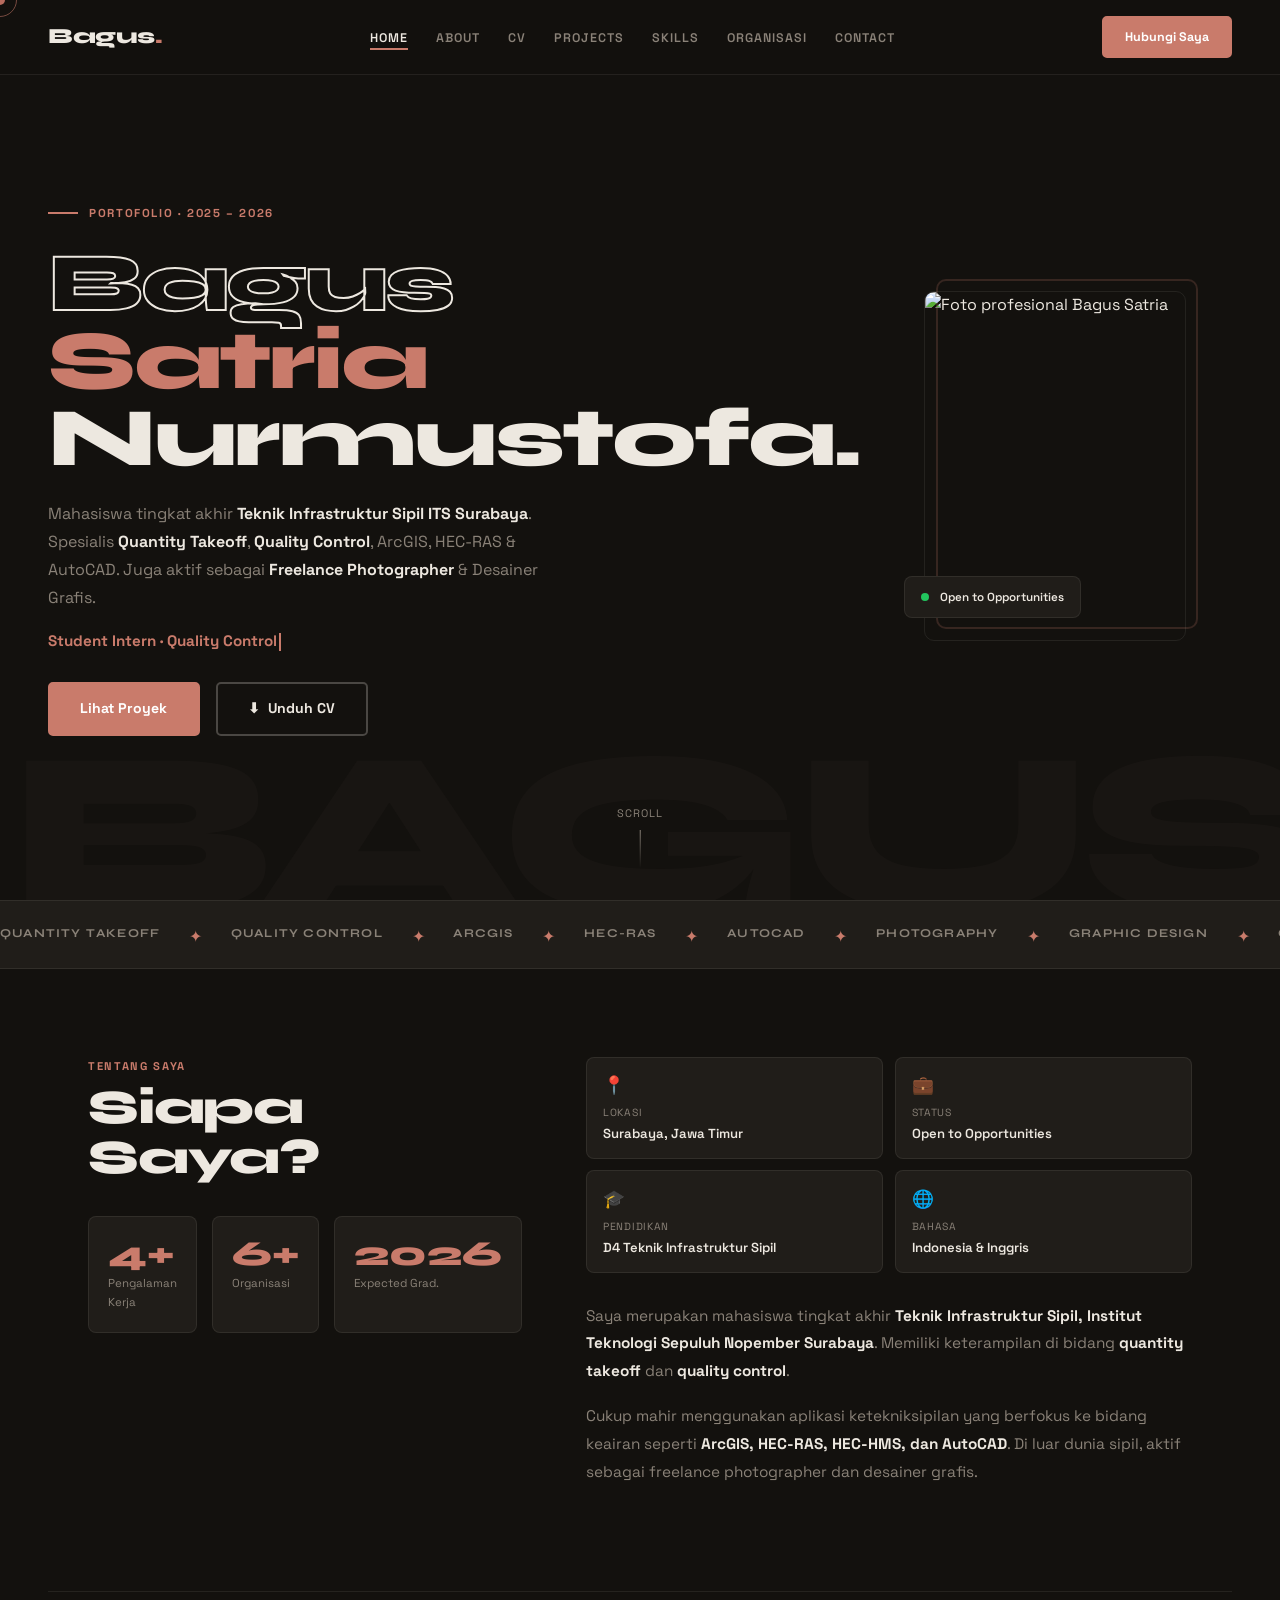
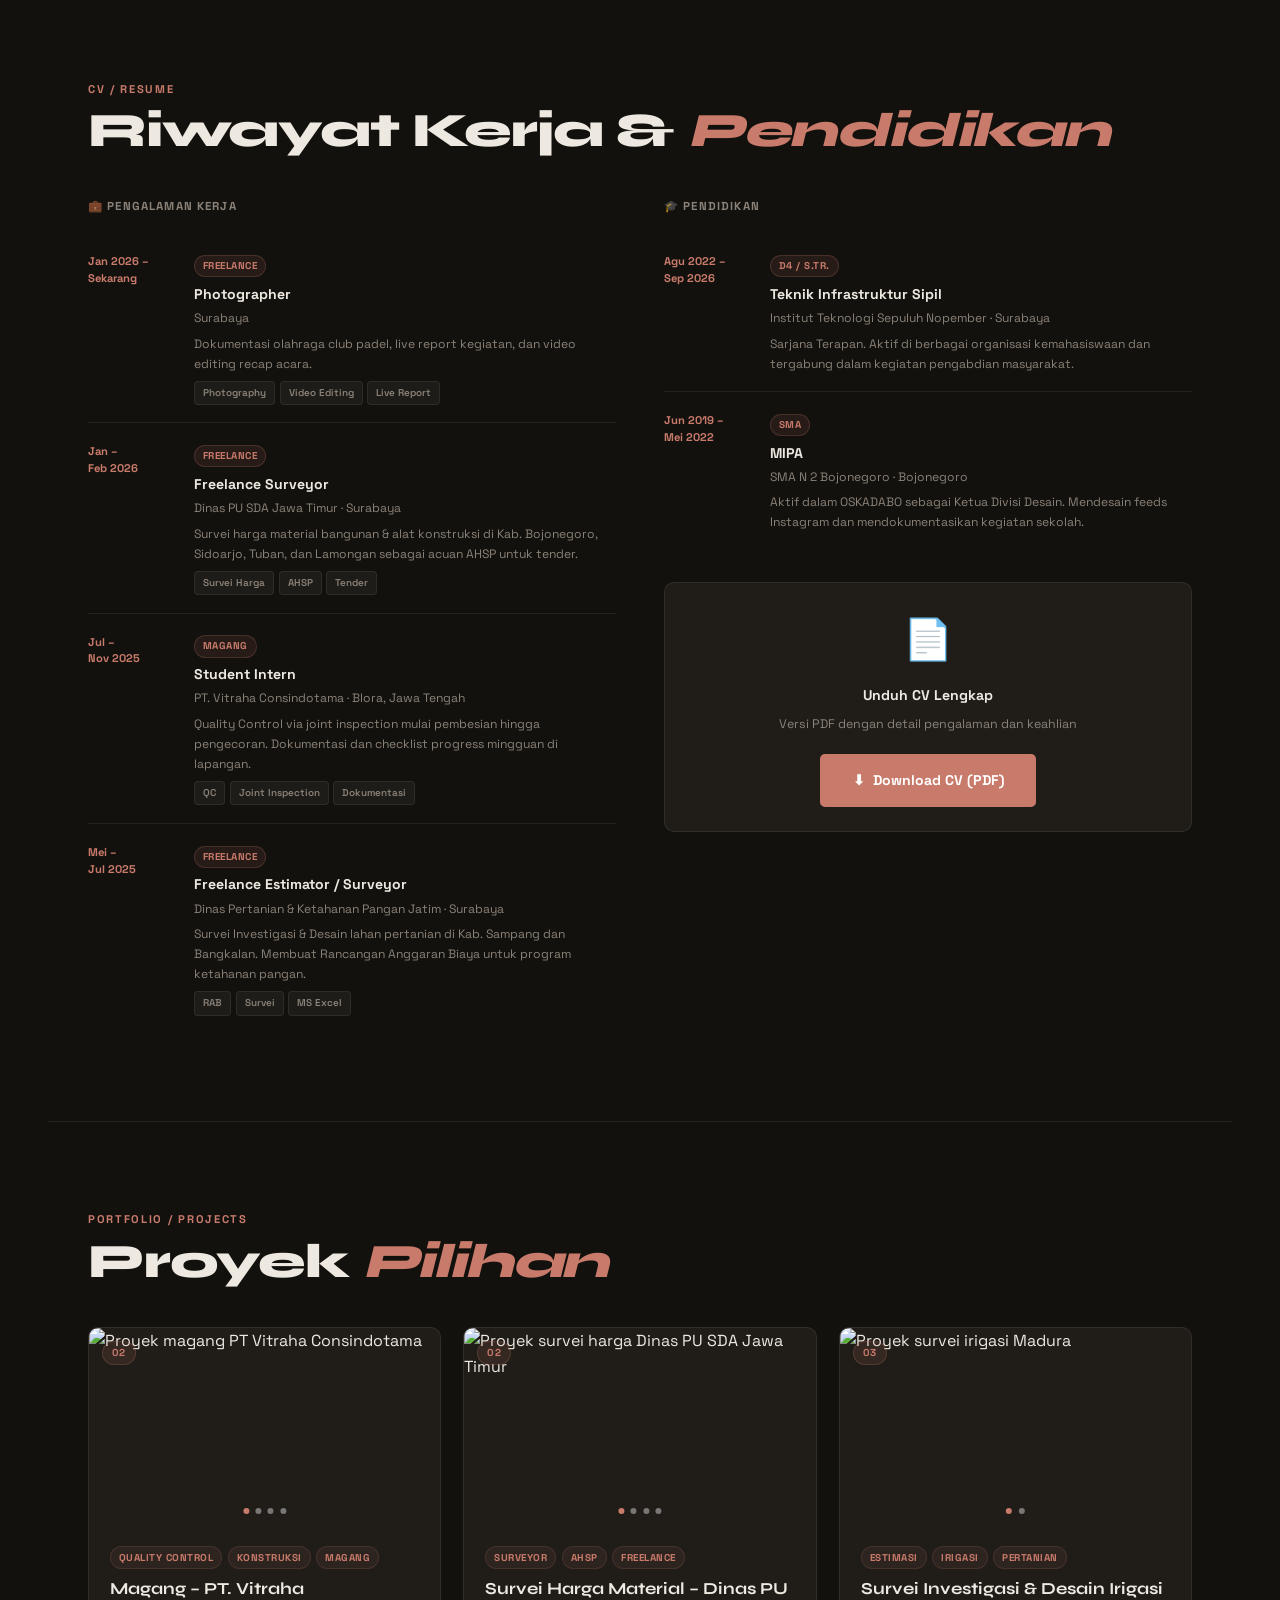
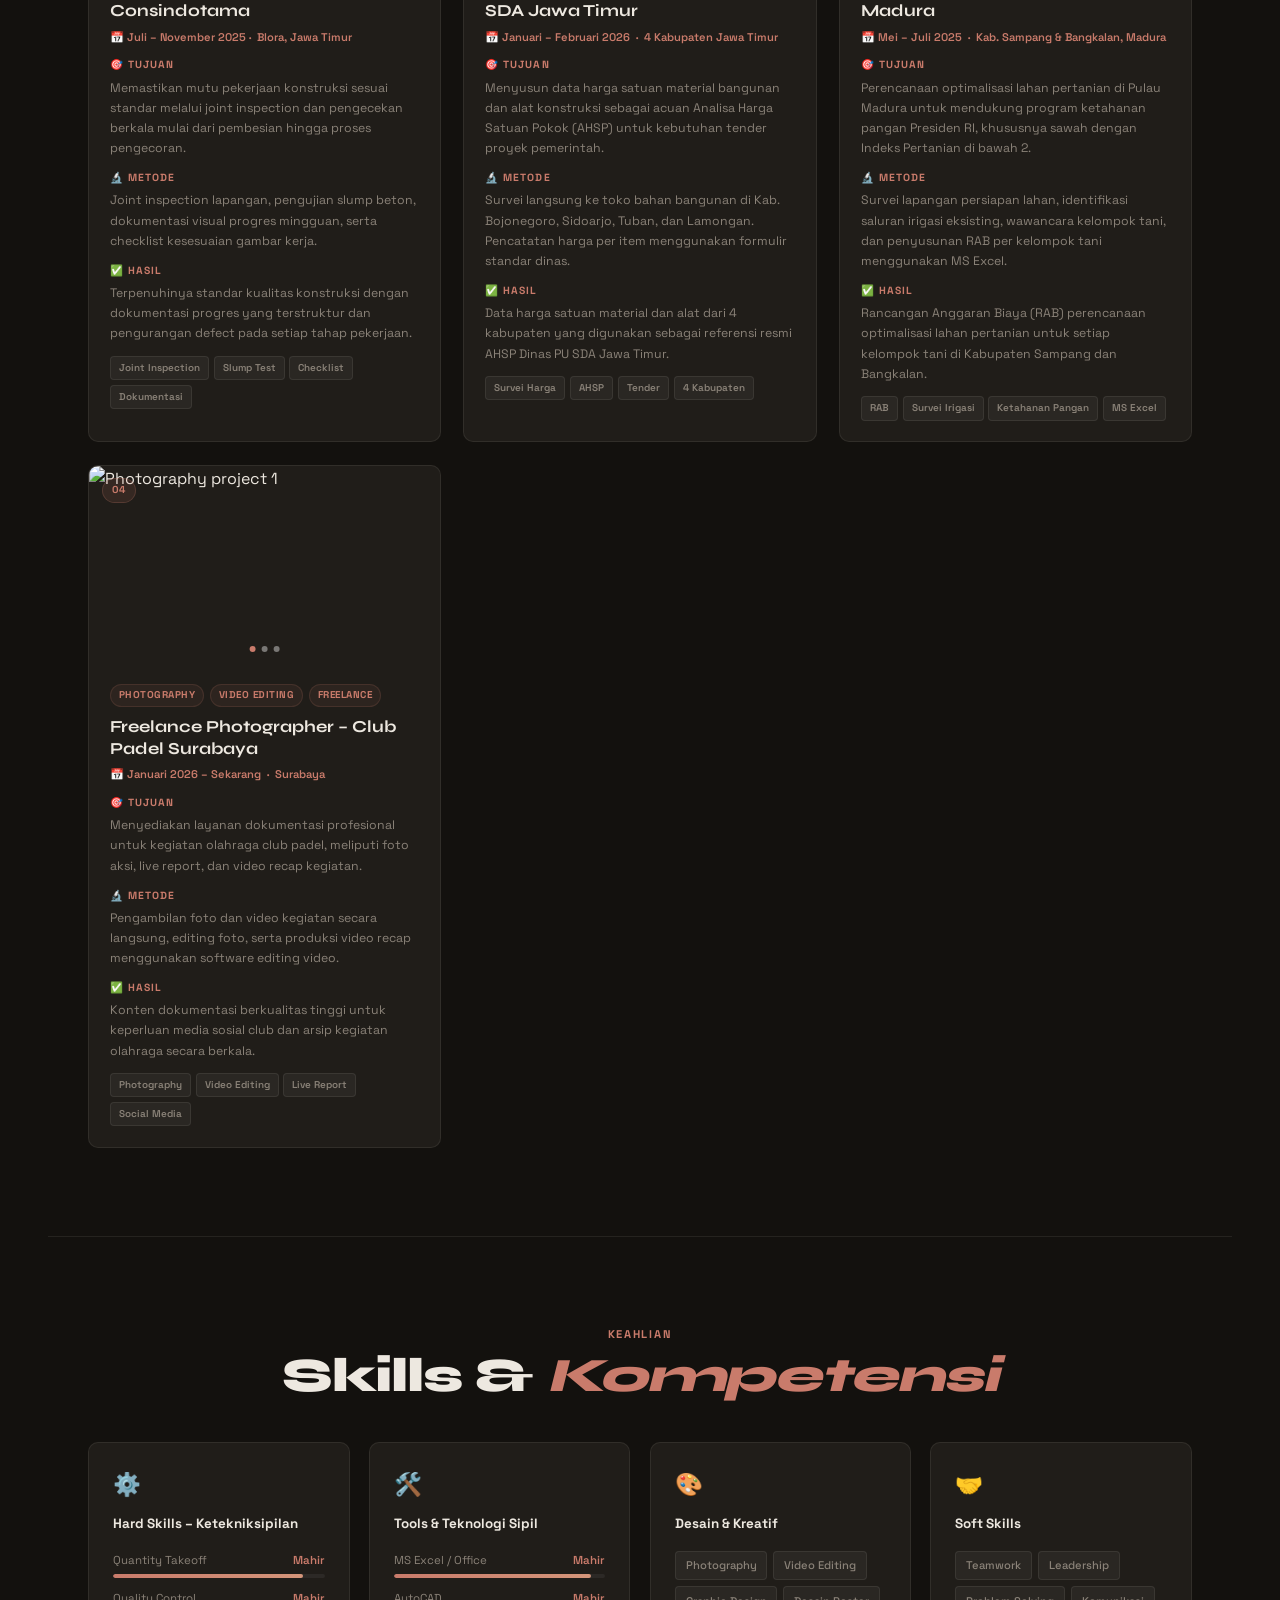
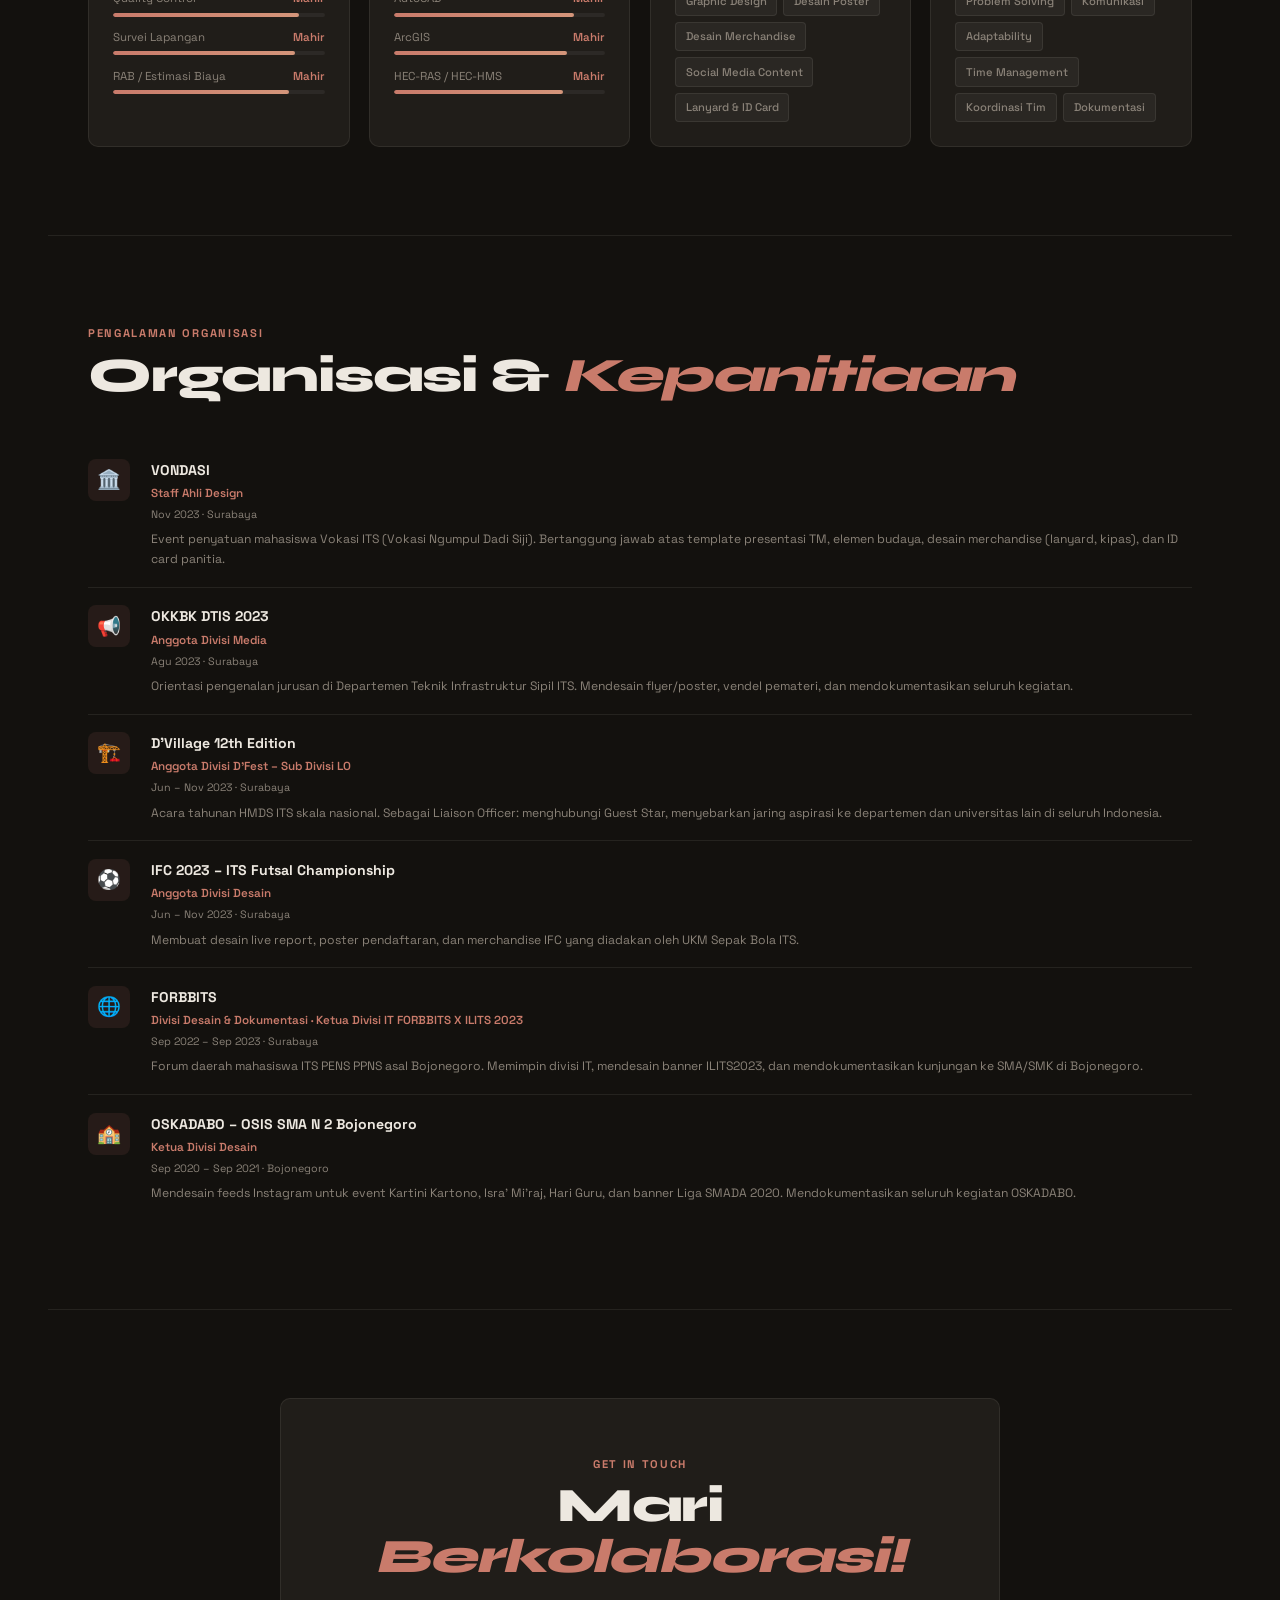
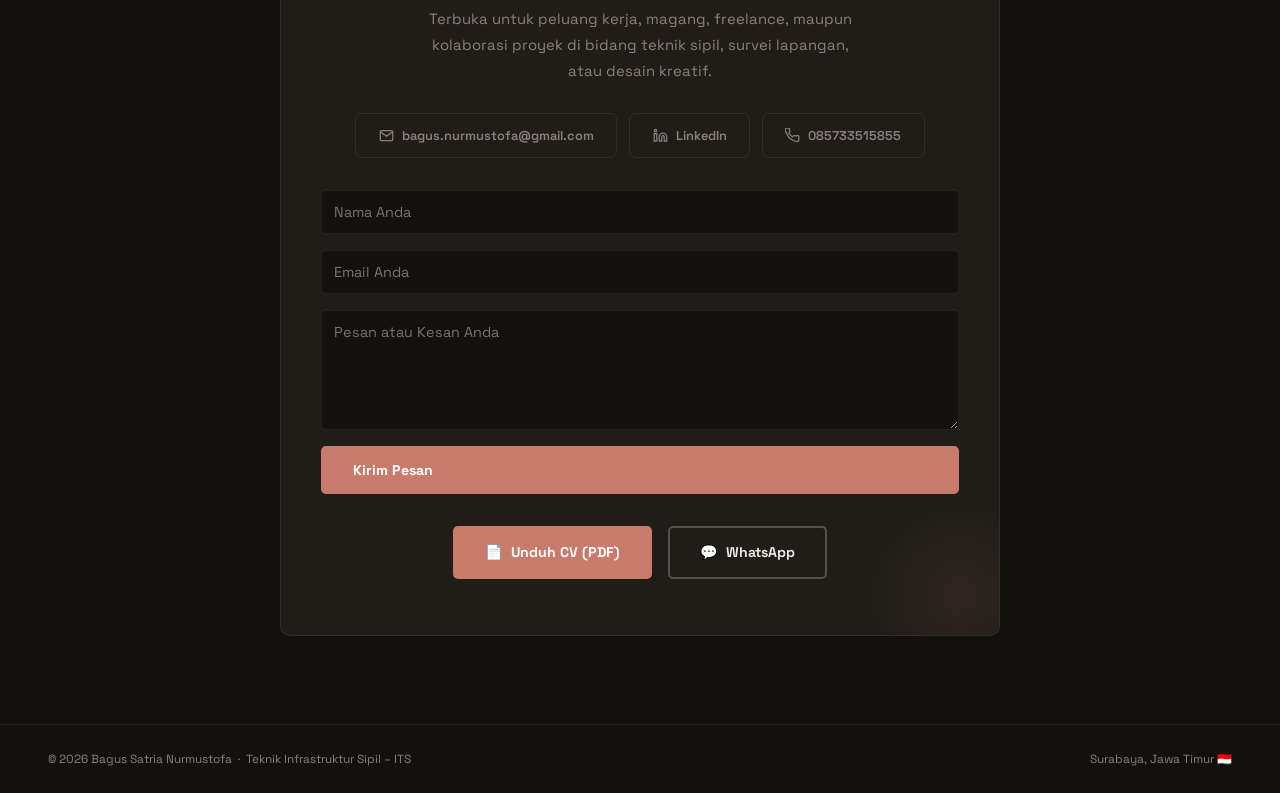
==== index.html @ 9a3c1469 "Add files via upload" ====
<!DOCTYPE html>
<html lang="id">
<head>
<meta charset="UTF-8">
<meta name="viewport" content="width=device-width, initial-scale=1.0">
<meta name="description" content="Portofolio Bagus Satria Nurmustofa — Teknik Infrastruktur Sipil ITS Surabaya">
<title>Bagus Satria Nurmustofa — Portfolio</title>
<link rel="stylesheet" href="style.css">
</head>
<body>

<!-- CURSOR -->
<div id="cursor"></div>
<div id="cursor-ring"></div>

<!-- ═══════════════ NAV ═══════════════ -->
<nav>
  <a href="#home" class="nav-logo">Bagus<span>.</span></a>
  <ul class="nav-links">
    <li><a href="#home">Home</a></li>
    <li><a href="#about">About</a></li>
    <li><a href="#cv">CV</a></li>
    <li><a href="#projects">Projects</a></li>
    <li><a href="#skills">Skills</a></li>
    <li><a href="#org">Organisasi</a></li>
    <li><a href="#contact">Contact</a></li>
  </ul>
  <a href="#contact" class="nav-cta">Hubungi Saya</a>
  <button class="hamburger" id="hamburger" aria-label="Menu" aria-expanded="false">
    <span></span><span></span><span></span>
  </button>
</nav>

<!-- Mobile drawer -->
<nav class="nav-drawer" id="nav-drawer">
  <a href="#home">Home</a>
  <a href="#about">About</a>
  <a href="#cv">CV</a>
  <a href="#projects">Projects</a>
  <a href="#skills">Skills</a>
  <a href="#org">Organisasi</a>
  <a href="#contact">Contact</a>
</nav>

<!-- ═══════════════ HERO ═══════════════ -->
<section id="home">
  <div class="hero-watermark" aria-hidden="true">BAGUS</div>
  <div class="hero-inner">

    <!-- Left text -->
    <div>
      <div class="hero-tag"><span>Portofolio &middot; 2025 – 2026</span></div>
      <h1 class="hero-name">
        <span class="out">Bagus</span><br>
        <span class="acc">Satria</span><br>
        Nurmustofa.
      </h1>
      <p class="hero-sub">
        Mahasiswa tingkat akhir <strong>Teknik Infrastruktur Sipil ITS Surabaya</strong>.
        Spesialis <strong>Quantity Takeoff</strong>, <strong>Quality Control</strong>,
        ArcGIS, HEC-RAS &amp; AutoCAD. Juga aktif sebagai
        <strong>Freelance Photographer</strong> &amp; Desainer Grafis.
      </p>
      <div class="hero-typed-wrap">
        <span id="typed"></span><span id="typed-cursor"></span>
      </div>
      <div class="hero-btns">
        <a href="#projects" class="btn btn-fill">Lihat Proyek</a>
        <a href="#cv" class="btn btn-outline">&#11015;&nbsp; Unduh CV</a>
      </div>
    </div>

    <!-- Right photo -->
    <div class="hero-photo-col">
      <div class="hero-photo-frame">
        <img src="foto profesional.jpeg" alt="Foto profesional Bagus Satria">
        <div class="hero-photo-deco" aria-hidden="true"></div>
        <div class="hero-badge">
          <div class="dot-live"></div>
          <span>Open to Opportunities</span>
        </div>
      </div>
    </div>
  </div>
  <div class="scroll-hint" aria-hidden="true">Scroll</div>
</section>

<!-- MARQUEE -->
<div class="marquee-strip" aria-hidden="true">
  <div class="marquee-track">
    <span class="m-item">Quantity Takeoff</span><span class="m-sep">✦</span>
    <span class="m-item">Quality Control</span><span class="m-sep">✦</span>
    <span class="m-item">ArcGIS</span><span class="m-sep">✦</span>
    <span class="m-item">HEC-RAS</span><span class="m-sep">✦</span>
    <span class="m-item">AutoCAD</span><span class="m-sep">✦</span>
    <span class="m-item">Photography</span><span class="m-sep">✦</span>
    <span class="m-item">Graphic Design</span><span class="m-sep">✦</span>
    <span class="m-item">Civil Engineering</span><span class="m-sep">✦</span>
    <span class="m-item">Quantity Takeoff</span><span class="m-sep">✦</span>
    <span class="m-item">Quality Control</span><span class="m-sep">✦</span>
    <span class="m-item">ArcGIS</span><span class="m-sep">✦</span>
    <span class="m-item">HEC-RAS</span><span class="m-sep">✦</span>
    <span class="m-item">AutoCAD</span><span class="m-sep">✦</span>
    <span class="m-item">Photography</span><span class="m-sep">✦</span>
    <span class="m-item">Graphic Design</span><span class="m-sep">✦</span>
    <span class="m-item">Civil Engineering</span><span class="m-sep">✦</span>
  </div>
</div>

<!-- ═══════════════ ABOUT ═══════════════ -->
<section id="about" class="section">
  <div class="about-grid">

    <!-- Stats -->
    <div class="reveal">
      <p class="s-label">Tentang Saya</p>
      <h2 class="s-title">Siapa<br>Saya?</h2>
      <div class="stat-row">
        <div class="stat-box"><div class="stat-n">4+</div><div class="stat-l">Pengalaman Kerja</div></div>
        <div class="stat-box"><div class="stat-n">6+</div><div class="stat-l">Organisasi</div></div>
        <div class="stat-box"><div class="stat-n">2026</div><div class="stat-l">Expected Grad.</div></div>
      </div>
    </div>

    <!-- Info -->
    <div class="reveal" style="transition-delay:.15s">
      <div class="info-cards">
        <div class="info-card"><div class="ic-icon">📍</div><div class="ic-label">Lokasi</div><div class="ic-val">Surabaya, Jawa Timur</div></div>
        <div class="info-card"><div class="ic-icon">💼</div><div class="ic-label">Status</div><div class="ic-val">Open to Opportunities</div></div>
        <div class="info-card"><div class="ic-icon">🎓</div><div class="ic-label">Pendidikan</div><div class="ic-val">D4 Teknik Infrastruktur Sipil</div></div>
        <div class="info-card"><div class="ic-icon">🌐</div><div class="ic-label">Bahasa</div><div class="ic-val">Indonesia &amp; Inggris</div></div>
      </div>
      <p class="about-text">Saya merupakan mahasiswa tingkat akhir <strong>Teknik Infrastruktur Sipil, Institut Teknologi Sepuluh Nopember Surabaya</strong>. Memiliki keterampilan di bidang <strong>quantity takeoff</strong> dan <strong>quality control</strong>.</p>
      <p class="about-text">Cukup mahir menggunakan aplikasi ketekniksipilan yang berfokus ke bidang keairan seperti <strong>ArcGIS, HEC-RAS, HEC-HMS, dan AutoCAD</strong>. Di luar dunia sipil, aktif sebagai freelance photographer dan desainer grafis.</p>
    </div>

  </div>
</section>

<hr class="divider">

<!-- ═══════════════ CV / EXPERIENCE ═══════════════ -->
<section id="cv" class="section">
  <div class="reveal" style="margin-bottom:2.5rem">
    <p class="s-label">CV / Resume</p>
    <h2 class="s-title">Riwayat Kerja &amp; <em>Pendidikan</em></h2>
  </div>

  <div class="exp-cols">

    <!-- Pengalaman Kerja -->
    <div class="reveal">
      <p class="exp-subtitle">💼 Pengalaman Kerja</p>
      <div class="tl">

        <div class="tl-row">
          <div class="tl-date">Jan 2026 –<br>Sekarang</div>
          <div>
            <span class="tl-badge">Freelance</span>
            <div class="tl-t">Photographer</div>
            <div class="tl-st">Surabaya</div>
            <div class="tl-d">Dokumentasi olahraga club padel, live report kegiatan, dan video editing recap acara.</div>
            <div class="chips"><span class="chip">Photography</span><span class="chip">Video Editing</span><span class="chip">Live Report</span></div>
          </div>
        </div>

        <div class="tl-row">
          <div class="tl-date">Jan –<br>Feb 2026</div>
          <div>
            <span class="tl-badge">Freelance</span>
            <div class="tl-t">Freelance Surveyor</div>
            <div class="tl-st">Dinas PU SDA Jawa Timur · Surabaya</div>
            <div class="tl-d">Survei harga material bangunan &amp; alat konstruksi di Kab. Bojonegoro, Sidoarjo, Tuban, dan Lamongan sebagai acuan AHSP untuk tender.</div>
            <div class="chips"><span class="chip">Survei Harga</span><span class="chip">AHSP</span><span class="chip">Tender</span></div>
          </div>
        </div>

        <div class="tl-row">
          <div class="tl-date">Jul –<br>Nov 2025</div>
          <div>
            <span class="tl-badge">Magang</span>
            <div class="tl-t">Student Intern</div>
            <div class="tl-st">PT. Vitraha Consindotama · Blora, Jawa Tengah</div>
            <div class="tl-d">Quality Control via joint inspection mulai pembesian hingga pengecoran. Dokumentasi dan checklist progress mingguan di lapangan.</div>
            <div class="chips"><span class="chip">QC</span><span class="chip">Joint Inspection</span><span class="chip">Dokumentasi</span></div>
          </div>
        </div>

        <div class="tl-row">
          <div class="tl-date">Mei –<br>Jul 2025</div>
          <div>
            <span class="tl-badge">Freelance</span>
            <div class="tl-t">Freelance Estimator / Surveyor</div>
            <div class="tl-st">Dinas Pertanian &amp; Ketahanan Pangan Jatim · Surabaya</div>
            <div class="tl-d">Survei Investigasi &amp; Desain lahan pertanian di Kab. Sampang dan Bangkalan. Membuat Rancangan Anggaran Biaya untuk program ketahanan pangan.</div>
            <div class="chips"><span class="chip">RAB</span><span class="chip">Survei</span><span class="chip">MS Excel</span></div>
          </div>
        </div>

      </div>
    </div>

    <!-- Pendidikan -->
    <div class="reveal" style="transition-delay:.15s">
      <p class="exp-subtitle">🎓 Pendidikan</p>
      <div class="tl">

        <div class="tl-row">
          <div class="tl-date">Agu 2022 –<br>Sep 2026</div>
          <div>
            <span class="tl-badge">D4 / S.Tr.</span>
            <div class="tl-t">Teknik Infrastruktur Sipil</div>
            <div class="tl-st">Institut Teknologi Sepuluh Nopember · Surabaya</div>
            <div class="tl-d">Sarjana Terapan. Aktif di berbagai organisasi kemahasiswaan dan tergabung dalam kegiatan pengabdian masyarakat.</div>
          </div>
        </div>

        <div class="tl-row">
          <div class="tl-date">Jun 2019 –<br>Mei 2022</div>
          <div>
            <span class="tl-badge">SMA</span>
            <div class="tl-t">MIPA</div>
            <div class="tl-st">SMA N 2 Bojonegoro · Bojonegoro</div>
            <div class="tl-d">Aktif dalam OSKADABO sebagai Ketua Divisi Desain. Mendesain feeds Instagram dan mendokumentasikan kegiatan sekolah.</div>
          </div>
        </div>

      </div>

      <!-- Download CV -->
      <div style="margin-top:2rem; padding:1.5rem; background:var(--card); border:1px solid var(--border); border-radius:var(--radius); text-align:center;">
        <div style="font-size:2.5rem; margin-bottom:.7rem;">📄</div>
        <div style="font-size:.88rem; font-weight:700; margin-bottom:.4rem;">Unduh CV Lengkap</div>
        <div style="font-size:.78rem; color:var(--gray); margin-bottom:1.2rem;">Versi PDF dengan detail pengalaman dan keahlian</div>
        <a href="CV_terbaru_BAGUS_SATRIA.pdf" class="btn btn-fill" download>&#11015;&nbsp; Download CV (PDF)</a>
      </div>
    </div>

  </div>
</section>

<hr class="divider">

<!-- ═══════════════ PROJECTS ═══════════════ -->
<section id="projects" class="section">
  <div class="reveal" style="margin-bottom:2.5rem">
    <p class="s-label">Portfolio / Projects</p>
    <h2 class="s-title">Proyek <em>Pilihan</em></h2>
  </div>

  <div class="proj-grid">

<!-- PROJECT 1: Magang-->
    <div class="proj-card reveal" style="transition-delay:.1s">
      <div class="proj-gallery">
        <img src="magang.JPG" alt="Proyek magang PT Vitraha Consindotama">
        <img src="magang (2).JPG">
        <img src="magang (3).JPG">
        <div class="gallery-dots">
          <div class="gdot active"></div>
          <div class="gdot"></div>
          <div class="gdot"></div>
          <div class="gdot"></div>
        </div>
        <div class="proj-num">02</div>
      </div>
      <div class="proj-body">
        <div class="proj-tags"><span class="proj-tag">Quality Control</span><span class="proj-tag">Konstruksi</span><span class="proj-tag">Magang</span></div>
        <div class="proj-title">Magang – PT. Vitraha Consindotama</div>
        <div class="proj-period">📅 Juli – November 2025&nbsp;·&nbsp; Blora, Jawa Timur</div>
        <div class="proj-blk">
          <div class="proj-blk-title">🎯 Tujuan</div>
          <div class="proj-blk-text">Memastikan mutu pekerjaan konstruksi sesuai standar melalui joint inspection dan pengecekan berkala mulai dari pembesian hingga proses pengecoran.</div>
        </div>
        <div class="proj-blk">
          <div class="proj-blk-title">🔬 Metode</div>
          <div class="proj-blk-text">Joint inspection lapangan, pengujian slump beton, dokumentasi visual progres mingguan, serta checklist kesesuaian gambar kerja.</div>
        </div>
        <div class="proj-blk">
          <div class="proj-blk-title">✅ Hasil</div>
          <div class="proj-blk-text">Terpenuhinya standar kualitas konstruksi dengan dokumentasi progres yang terstruktur dan pengurangan defect pada setiap tahap pekerjaan.</div>
        </div>
        <div class="chips" style="margin-top:.75rem"><span class="chip">Joint Inspection</span><span class="chip">Slump Test</span><span class="chip">Checklist</span><span class="chip">Dokumentasi</span></div>
      </div>
    </div>

    <!-- PROJECT 2: Survei Harga -->
    <div class="proj-card reveal" style="transition-delay:.1s">
      <div class="proj-gallery">
        <img src="survei harga.JPG" alt="Proyek survei harga Dinas PU SDA Jawa Timur">
        <img src="surevi harga (3).JPG">
        <img src="surevi harga.JPG">
        <div class="gallery-dots">
          <div class="gdot active"></div>
          <div class="gdot"></div>
          <div class="gdot"></div>
          <div class="gdot"></div>
        </div>
        <div class="proj-num">02</div>
      </div>
      <div class="proj-body">
        <div class="proj-tags"><span class="proj-tag">Surveyor</span><span class="proj-tag">AHSP</span><span class="proj-tag">Freelance</span></div>
        <div class="proj-title">Survei Harga Material – Dinas PU SDA Jawa Timur</div>
        <div class="proj-period">📅 Januari – Februari 2026 &nbsp;·&nbsp; 4 Kabupaten Jawa Timur</div>
        <div class="proj-blk">
          <div class="proj-blk-title">🎯 Tujuan</div>
          <div class="proj-blk-text">Menyusun data harga satuan material bangunan dan alat konstruksi sebagai acuan Analisa Harga Satuan Pokok (AHSP) untuk kebutuhan tender proyek pemerintah.</div>
        </div>
        <div class="proj-blk">
          <div class="proj-blk-title">🔬 Metode</div>
          <div class="proj-blk-text">Survei langsung ke toko bahan bangunan di Kab. Bojonegoro, Sidoarjo, Tuban, dan Lamongan. Pencatatan harga per item menggunakan formulir standar dinas.</div>
        </div>
        <div class="proj-blk">
          <div class="proj-blk-title">✅ Hasil</div>
          <div class="proj-blk-text">Data harga satuan material dan alat dari 4 kabupaten yang digunakan sebagai referensi resmi AHSP Dinas PU SDA Jawa Timur.</div>
        </div>
        <div class="chips" style="margin-top:.75rem"><span class="chip">Survei Harga</span><span class="chip">AHSP</span><span class="chip">Tender</span><span class="chip">4 Kabupaten</span></div>
      </div>
    </div>

    <!-- PROJECT 3: Survei Madura -->
    <div class="proj-card reveal" style="transition-delay:.2s">
      <div class="proj-gallery">
        <img src="survei madura.JPG" alt="Proyek survei irigasi Madura">
        <img src="survei madura.PNG">
        <div class="gallery-dots">
          <div class="gdot active"></div>
          <div class="gdot"></div>
        </div>
        <div class="proj-num">03</div>
      </div>
      <div class="proj-body">
        <div class="proj-tags"><span class="proj-tag">Estimasi</span><span class="proj-tag">Irigasi</span><span class="proj-tag">Pertanian</span></div>
        <div class="proj-title">Survei Investigasi &amp; Desain Irigasi Madura</div>
        <div class="proj-period">📅 Mei – Juli 2025 &nbsp;·&nbsp; Kab. Sampang &amp; Bangkalan, Madura</div>
        <div class="proj-blk">
          <div class="proj-blk-title">🎯 Tujuan</div>
          <div class="proj-blk-text">Perencanaan optimalisasi lahan pertanian di Pulau Madura untuk mendukung program ketahanan pangan Presiden RI, khususnya sawah dengan Indeks Pertanian di bawah 2.</div>
        </div>
        <div class="proj-blk">
          <div class="proj-blk-title">🔬 Metode</div>
          <div class="proj-blk-text">Survei lapangan persiapan lahan, identifikasi saluran irigasi eksisting, wawancara kelompok tani, dan penyusunan RAB per kelompok tani menggunakan MS Excel.</div>
        </div>
        <div class="proj-blk">
          <div class="proj-blk-title">✅ Hasil</div>
          <div class="proj-blk-text">Rancangan Anggaran Biaya (RAB) perencanaan optimalisasi lahan pertanian untuk setiap kelompok tani di Kabupaten Sampang dan Bangkalan.</div>
        </div>
        <div class="chips" style="margin-top:.75rem"><span class="chip">RAB</span><span class="chip">Survei Irigasi</span><span class="chip">Ketahanan Pangan</span><span class="chip">MS Excel</span></div>
      </div>
    </div>

    <!-- PROJECT 4: Photography -->
    <div class="proj-card reveal" style="transition-delay:.3s">
      <div class="proj-gallery">
        <img src="airpad 2.JPG" alt="Photography project 1">
        <img src="airpad.JPG" alt="Photography project 2" class="top-position">
        <img src="airpad 3.JPG" alt="Photography project 3" class="top-position">
        <div class="gallery-dots">
          <div class="gdot active"></div>
          <div class="gdot"></div>
          <div class="gdot"></div>
        </div>
        <div class="proj-num">04</div>
      </div>
      <div class="proj-body">
        <div class="proj-tags"><span class="proj-tag">Photography</span><span class="proj-tag">Video Editing</span><span class="proj-tag">Freelance</span></div>
        <div class="proj-title">Freelance Photographer – Club Padel Surabaya</div>
        <div class="proj-period">📅 Januari 2026 – Sekarang &nbsp;·&nbsp; Surabaya</div>
        <div class="proj-blk">
          <div class="proj-blk-title">🎯 Tujuan</div>
          <div class="proj-blk-text">Menyediakan layanan dokumentasi profesional untuk kegiatan olahraga club padel, meliputi foto aksi, live report, dan video recap kegiatan.</div>
        </div>
        <div class="proj-blk">
          <div class="proj-blk-title">🔬 Metode</div>
          <div class="proj-blk-text">Pengambilan foto dan video kegiatan secara langsung, editing foto, serta produksi video recap menggunakan software editing video.</div>
        </div>
        <div class="proj-blk">
          <div class="proj-blk-title">✅ Hasil</div>
          <div class="proj-blk-text">Konten dokumentasi berkualitas tinggi untuk keperluan media sosial club dan arsip kegiatan olahraga secara berkala.</div>
        </div>
        <div class="chips" style="margin-top:.75rem"><span class="chip">Photography</span><span class="chip">Video Editing</span><span class="chip">Live Report</span><span class="chip">Social Media</span></div>
      </div>
    </div>

  </div>
</section>

<hr class="divider">

<!-- ═══════════════ SKILLS ═══════════════ -->
<section id="skills" class="section">
  <div class="reveal" style="margin-bottom:2.5rem; text-align:center">
    <p class="s-label" style="text-align:center">Keahlian</p>
    <h2 class="s-title" style="text-align:center">Skills &amp; <em>Kompetensi</em></h2>
  </div>

  <div class="skills-grid">

    <div class="skill-card reveal">
      <div class="sk-icon">⚙️</div>
      <div class="sk-title">Hard Skills – Ketekniksipilan</div>
      <div class="bar-item"><div class="bar-labels"><span>Quantity Takeoff</span><span>Mahir</span></div><div class="bar-bg"><div class="bar-fill" data-w="90%"></div></div></div>
      <div class="bar-item"><div class="bar-labels"><span>Quality Control</span><span>Mahir</span></div><div class="bar-bg"><div class="bar-fill" data-w="88%"></div></div></div>
      <div class="bar-item"><div class="bar-labels"><span>Survei Lapangan</span><span>Mahir</span></div><div class="bar-bg"><div class="bar-fill" data-w="86%"></div></div></div>
      <div class="bar-item"><div class="bar-labels"><span>RAB / Estimasi Biaya</span><span>Mahir</span></div><div class="bar-bg"><div class="bar-fill" data-w="83%"></div></div></div>
    </div>

    <div class="skill-card reveal" style="transition-delay:.1s">
      <div class="sk-icon">🛠️</div>
      <div class="sk-title">Tools &amp; Teknologi Sipil</div>
      <div class="bar-item"><div class="bar-labels"><span>MS Excel / Office</span><span>Mahir</span></div><div class="bar-bg"><div class="bar-fill" data-w="93%"></div></div></div>
      <div class="bar-item"><div class="bar-labels"><span>AutoCAD</span><span>Mahir</span></div><div class="bar-bg"><div class="bar-fill" data-w="85%"></div></div></div>
      <div class="bar-item"><div class="bar-labels"><span>ArcGIS</span><span>Mahir</span></div><div class="bar-bg"><div class="bar-fill" data-w="82%"></div></div></div>
      <div class="bar-item"><div class="bar-labels"><span>HEC-RAS / HEC-HMS</span><span>Mahir</span></div><div class="bar-bg"><div class="bar-fill" data-w="80%"></div></div></div>
    </div>

    <div class="skill-card reveal" style="transition-delay:.2s">
      <div class="sk-icon">🎨</div>
      <div class="sk-title">Desain &amp; Kreatif</div>
      <div class="sk-tags">
        <span class="sk-tag">Photography</span>
        <span class="sk-tag">Video Editing</span>
        <span class="sk-tag">Graphic Design</span>
        <span class="sk-tag">Desain Poster</span>
        <span class="sk-tag">Desain Merchandise</span>
        <span class="sk-tag">Social Media Content</span>
        <span class="sk-tag">Lanyard &amp; ID Card</span>
      </div>
    </div>

    <div class="skill-card reveal" style="transition-delay:.3s">
      <div class="sk-icon">🤝</div>
      <div class="sk-title">Soft Skills</div>
      <div class="sk-tags">
        <span class="sk-tag">Teamwork</span>
        <span class="sk-tag">Leadership</span>
        <span class="sk-tag">Problem Solving</span>
        <span class="sk-tag">Komunikasi</span>
        <span class="sk-tag">Adaptability</span>
        <span class="sk-tag">Time Management</span>
        <span class="sk-tag">Koordinasi Tim</span>
        <span class="sk-tag">Dokumentasi</span>
      </div>
    </div>

  </div>
</section>

<hr class="divider">

<!-- ═══════════════ ORGANISASI ═══════════════ -->
<section id="org" class="section">
  <div class="reveal" style="margin-bottom:2.5rem">
    <p class="s-label">Pengalaman Organisasi</p>
    <h2 class="s-title">Organisasi &amp; <em>Kepanitiaan</em></h2>
  </div>

  <div class="org-list reveal">
    <div class="org-row">
      <div class="org-icon">🏛️</div>
      <div>
        <div class="org-name">VONDASI</div>
        <div class="org-role">Staff Ahli Design</div>
        <div class="org-period">Nov 2023 · Surabaya</div>
        <div class="org-desc">Event penyatuan mahasiswa Vokasi ITS (Vokasi Ngumpul Dadi Siji). Bertanggung jawab atas template presentasi TM, elemen budaya, desain merchandise (lanyard, kipas), dan ID card panitia.</div>
      </div>
    </div>
    <div class="org-row">
      <div class="org-icon">📢</div>
      <div>
        <div class="org-name">OKKBK DTIS 2023</div>
        <div class="org-role">Anggota Divisi Media</div>
        <div class="org-period">Agu 2023 · Surabaya</div>
        <div class="org-desc">Orientasi pengenalan jurusan di Departemen Teknik Infrastruktur Sipil ITS. Mendesain flyer/poster, vendel pemateri, dan mendokumentasikan seluruh kegiatan.</div>
      </div>
    </div>
    <div class="org-row">
      <div class="org-icon">🏗️</div>
      <div>
        <div class="org-name">D'Village 12th Edition</div>
        <div class="org-role">Anggota Divisi D'Fest – Sub Divisi LO</div>
        <div class="org-period">Jun – Nov 2023 · Surabaya</div>
        <div class="org-desc">Acara tahunan HMDS ITS skala nasional. Sebagai Liaison Officer: menghubungi Guest Star, menyebarkan jaring aspirasi ke departemen dan universitas lain di seluruh Indonesia.</div>
      </div>
    </div>
    <div class="org-row">
      <div class="org-icon">⚽</div>
      <div>
        <div class="org-name">IFC 2023 – ITS Futsal Championship</div>
        <div class="org-role">Anggota Divisi Desain</div>
        <div class="org-period">Jun – Nov 2023 · Surabaya</div>
        <div class="org-desc">Membuat desain live report, poster pendaftaran, dan merchandise IFC yang diadakan oleh UKM Sepak Bola ITS.</div>
      </div>
    </div>
    <div class="org-row">
      <div class="org-icon">🌐</div>
      <div>
        <div class="org-name">FORBBITS</div>
        <div class="org-role">Divisi Desain &amp; Dokumentasi · Ketua Divisi IT FORBBITS X ILITS 2023</div>
        <div class="org-period">Sep 2022 – Sep 2023 · Surabaya</div>
        <div class="org-desc">Forum daerah mahasiswa ITS PENS PPNS asal Bojonegoro. Memimpin divisi IT, mendesain banner ILITS2023, dan mendokumentasikan kunjungan ke SMA/SMK di Bojonegoro.</div>
      </div>
    </div>
    <div class="org-row">
      <div class="org-icon">🏫</div>
      <div>
        <div class="org-name">OSKADABO – OSIS SMA N 2 Bojonegoro</div>
        <div class="org-role">Ketua Divisi Desain</div>
        <div class="org-period">Sep 2020 – Sep 2021 · Bojonegoro</div>
        <div class="org-desc">Mendesain feeds Instagram untuk event Kartini Kartono, Isra' Mi'raj, Hari Guru, dan banner Liga SMADA 2020. Mendokumentasikan seluruh kegiatan OSKADABO.</div>
      </div>
    </div>
  </div>
</section>

<hr class="divider">

<!-- ═══════════════ CONTACT ═══════════════ -->
<section id="contact" class="section">
  <div class="contact-wrap">
    <div class="contact-card reveal">
      <div style="text-align:center">
        <p class="s-label" style="text-align:center">Get In Touch</p>
        <h2 class="s-title" style="text-align:center">Mari <em>Berkolaborasi!</em></h2>
        <p style="color:var(--gray); max-width:450px; margin:.9rem auto 0; font-size:.93rem; line-height:1.75">
          Terbuka untuk peluang kerja, magang, freelance, maupun kolaborasi proyek di bidang
          teknik sipil, survei lapangan, atau desain kreatif.
        </p>
      </div>

      <div class="contact-links">
        <a href="mailto:bagus.nurmustofa@gmail.com" class="c-link">
          <svg viewBox="0 0 24 24" fill="none" stroke="currentColor" stroke-width="2">
            <path d="M4 4h16c1.1 0 2 .9 2 2v12c0 1.1-.9 2-2 2H4c-1.1 0-2-.9-2-2V6c0-1.1.9-2 2-2z"/>
            <polyline points="22,6 12,13 2,6"/>
          </svg>
          bagus.nurmustofa@gmail.com
        </a>
        <a href="https://www.linkedin.com/in/bagus-satrianurmustofa-960922275/" class="c-link" target="_blank" rel="noopener">
          <svg viewBox="0 0 24 24" fill="none" stroke="currentColor" stroke-width="2">
            <path d="M16 8a6 6 0 016 6v7h-4v-7a2 2 0 00-2-2 2 2 0 00-2 2v7h-4v-7a6 6 0 016-6z"/>
            <rect x="2" y="9" width="4" height="12"/><circle cx="4" cy="4" r="2"/>
          </svg>
          LinkedIn
        </a>
        <a href="https://wa.me/6285733515855" class="c-link" target="_blank" rel="noopener">
          <svg viewBox="0 0 24 24" fill="none" stroke="currentColor" stroke-width="2">
            <path d="M22 16.92v3a2 2 0 01-2.18 2 19.79 19.79 0 01-8.63-3.07A19.5 19.5 0 013.07 9.81 19.79 19.79 0 01.12 1.18 2 2 0 012.1 0h3a2 2 0 012 1.72c.127.96.361 1.903.7 2.81a2 2 0 01-.45 2.11L6.09 7.91a16 16 0 006 6l1.27-1.27a2 2 0 012.11-.45c.907.339 1.85.573 2.81.7A2 2 0 0122 14.92z"/>
          </svg>
          085733515855
        </a>
      </div>

      <!-- Contact Form -->
      <form action="https://formspree.io/f/mkokzkkv" method="POST" class="contact-form">
        <input type="text" name="name" placeholder="Nama Anda" required>
        <input type="email" name="email" placeholder="Email Anda" required>
        <textarea name="message" placeholder="Pesan atau Kesan Anda" required></textarea>
        <button type="submit" class="btn btn-fill">Kirim Pesan</button>
      </form>

      <div class="contact-actions">
        <a href="CV_terbaru_BAGUS_SATRIA.pdf" class="btn btn-fill" download>📄&nbsp; Unduh CV (PDF)</a>
        <a href="https://wa.me/6285733515855" class="btn btn-outline" target="_blank" rel="noopener">💬&nbsp; WhatsApp</a>
      </div>
    </div>
  </div>
</section>

<!-- ═══════════════ FOOTER ═══════════════ -->
<footer>
  <div>© <span id="yr"></span> Bagus Satria Nurmustofa &nbsp;·&nbsp; Teknik Infrastruktur Sipil – ITS</div>
  <div>Surabaya, Jawa Timur 🇮🇩</div>
</footer>

<script src="script.js" defer></script>
</body>
</html>
---- style.css ----
/* =============================================
   BAGUS SATRIA — PORTFOLIO  |  style.css
   Adobe-inspired · Soft Warm Dark
   ============================================= */

@import url('https://fonts.googleapis.com/css2?family=Space+Grotesk:wght@300;400;500;600;700&family=Syne:wght@400;700;800&display=swap');

/* ── VARIABLES ── */
:root {
  --accent:   #C97B6B;
  --accent2:  #D4957A;
  --dark:     #1A1814;
  --darker:   #13110E;
  --light:    #EDE8E0;
  --gray:     #8A8278;
  --card:     #201D19;
  --border:   rgba(237,232,224,.08);
  --radius:   10px;
  --sans:     'Space Grotesk', sans-serif;
  --display:  'Syne', sans-serif;
  --ease:     .25s ease;
}

/* ── RESET ── */
*, *::before, *::after { box-sizing: border-box; margin: 0; padding: 0; }
html { scroll-behavior: smooth; font-size: 16px; }
body { font-family: var(--sans); background: var(--darker); color: var(--light); overflow-x: hidden; cursor: none; line-height: 1.65; }
img  { max-width: 100%; display: block; }
a    { text-decoration: none; color: inherit; }

/* ── CURSOR ── */
#cursor {
  width: 10px; height: 10px; border-radius: 50%;
  background: var(--accent); position: fixed; top: 0; left: 0;
  pointer-events: none; z-index: 9999; mix-blend-mode: difference;
  transition: transform .1s;
}
#cursor-ring {
  width: 34px; height: 34px; border-radius: 50%;
  border: 1.5px solid var(--accent); position: fixed; top: 0; left: 0;
  pointer-events: none; z-index: 9998; opacity: .55;
  transition: opacity .3s;
}
#cursor.big { transform: scale(2); }
#cursor-ring.big { opacity: .9; }

/* ── NAV ── */
nav {
  position: fixed; top: 0; left: 0; right: 0; z-index: 200;
  display: flex; align-items: center; justify-content: space-between;
  padding: 1rem 3rem;
  background: rgba(19,17,14,.75); backdrop-filter: blur(18px);
  border-bottom: 1px solid var(--border); transition: background var(--ease);
}
nav.stuck { background: rgba(19,17,14,.97); }

.nav-logo { font-family: var(--display); font-weight: 800; font-size: 1.35rem; letter-spacing: -.02em; }
.nav-logo span { color: var(--accent); }

.nav-links { display: flex; gap: 1.75rem; list-style: none; }
.nav-links a {
  font-size: .78rem; font-weight: 600; letter-spacing: .08em;
  text-transform: uppercase; color: var(--gray);
  transition: color var(--ease); position: relative;
}
.nav-links a::after {
  content: ''; position: absolute; left: 0; bottom: -4px; right: 0;
  height: 2px; background: var(--accent); transform: scaleX(0);
  transform-origin: left; transition: transform var(--ease);
}
.nav-links a:hover, .nav-links a.active { color: var(--light); }
.nav-links a:hover::after, .nav-links a.active::after { transform: scaleX(1); }

.nav-cta {
  padding: .55rem 1.3rem; font-size: .78rem; font-weight: 700;
  background: var(--accent); color: #fff; border: 2px solid var(--accent);
  border-radius: 5px; transition: all var(--ease); cursor: none;
}
.nav-cta:hover { background: transparent; color: var(--accent); }

/* Hamburger (mobile) */
.hamburger {
  display: none; flex-direction: column; gap: 5px;
  background: none; border: none; cursor: none; padding: 4px;
}
.hamburger span {
  display: block; width: 22px; height: 2px;
  background: var(--light); border-radius: 2px; transition: all .3s;
}
.hamburger.open span:nth-child(1) { transform: translateY(7px) rotate(45deg); }
.hamburger.open span:nth-child(2) { opacity: 0; }
.hamburger.open span:nth-child(3) { transform: translateY(-7px) rotate(-45deg); }

/* Mobile nav drawer */
.nav-drawer {
  display: none; position: fixed; top: 60px; left: 0; right: 0; bottom: 0;
  background: rgba(19,17,14,.97); z-index: 150; flex-direction: column;
  align-items: center; justify-content: center; gap: 2rem;
}
.nav-drawer.open { display: flex; }
.nav-drawer a {
  font-family: var(--display); font-size: 1.8rem; font-weight: 700;
  color: var(--gray); transition: color var(--ease);
}
.nav-drawer a:hover { color: var(--accent); }

/* ── HERO ── */
#home {
  min-height: 100vh; display: flex; align-items: center;
  padding: 7rem 3rem 5rem; position: relative; overflow: hidden;
}
.hero-watermark {
  position: absolute; bottom: -3rem; right: -2rem;
  font-family: var(--display); font-size: clamp(9rem,18vw,20rem);
  font-weight: 800; color: rgba(237,232,224,.022); line-height: 1;
  pointer-events: none; user-select: none; letter-spacing: -.05em;
}
.hero-inner {
  max-width: 1200px; width: 100%; margin: 0 auto;
  display: grid; grid-template-columns: 1.15fr .85fr; gap: 4rem; align-items: center;
}
.hero-tag {
  display: inline-flex; align-items: center; gap: .7rem;
  margin-bottom: 1.4rem;
}
.hero-tag::before { content: ''; width: 30px; height: 2px; background: var(--accent); flex-shrink: 0; }
.hero-tag span { font-size: .72rem; font-weight: 700; letter-spacing: .14em; text-transform: uppercase; color: var(--accent); }

h1.hero-name {
  font-family: var(--display); font-weight: 800;
  font-size: clamp(3rem,6.5vw,6rem); line-height: .93;
  letter-spacing: -.03em; margin-bottom: 1.4rem;
}
h1.hero-name .out { -webkit-text-stroke: 2px var(--light); color: transparent; }
h1.hero-name .acc { color: var(--accent); }

.hero-sub {
  font-size: 1rem; color: var(--gray); line-height: 1.75;
  max-width: 500px; margin-bottom: 1rem;
}
.hero-sub strong { color: var(--light); }
.hero-typed-wrap { min-height: 1.5rem; margin-bottom: 1.75rem; }
#typed { font-size: .95rem; font-weight: 700; color: var(--accent); }
#typed-cursor { display: inline-block; width: 2px; height: 1.1em; background: var(--accent); margin-left: 2px; vertical-align: middle; animation: blink .7s step-end infinite; }
@keyframes blink { 50% { opacity: 0; } }

.hero-btns { display: flex; gap: 1rem; flex-wrap: wrap; }
.btn {
  display: inline-flex; align-items: center; gap: .5rem;
  padding: .82rem 1.9rem; font-family: var(--sans); font-size: .88rem;
  font-weight: 700; border-radius: 5px; transition: all var(--ease); cursor: none;
}
.btn-fill { background: var(--accent); color: #fff; border: 2px solid var(--accent); }
.btn-fill:hover { background: transparent; color: var(--accent); }
.btn-outline { background: transparent; color: var(--light); border: 2px solid rgba(237,232,224,.25); }
.btn-outline:hover { border-color: var(--light); }

/* Hero photo */
.hero-photo-col { position: relative; display: flex; justify-content: center; }
.hero-photo-frame {
  position: relative; width: 100%; max-width: 380px;
}
.hero-photo-frame img {
  width: 100%; aspect-ratio: 3/4; object-fit: cover; object-position: center 10%;
  border-radius: var(--radius); border: 1px solid var(--border);
}
.hero-photo-deco {
  position: absolute; inset: -12px -12px auto auto;
  width: 100%; aspect-ratio: 3/4; max-width: 380px;
  border: 2px solid rgba(201,123,107,.2); border-radius: var(--radius); z-index: -1;
}
.hero-badge {
  position: absolute; bottom: 1.4rem; left: -1.2rem;
  background: var(--card); border: 1px solid var(--border); border-radius: 8px;
  padding: .65rem 1rem; display: flex; align-items: center; gap: .65rem;
}
.dot-live { width: 8px; height: 8px; background: #22c55e; border-radius: 50%; animation: pulse 2s ease infinite; }
@keyframes pulse { 0%,100%{box-shadow:0 0 0 0 rgba(34,197,94,.45)} 50%{box-shadow:0 0 0 7px rgba(34,197,94,0)} }
.hero-badge span { font-size: .73rem; font-weight: 600; }

.scroll-hint {
  position: absolute; bottom: 2rem; left: 50%;
  transform: translateX(-50%); display: flex; flex-direction: column;
  align-items: center; gap: .45rem; color: var(--gray);
  font-size: .68rem; letter-spacing: .1em; text-transform: uppercase;
  animation: bob 2s ease infinite;
}
.scroll-hint::after { content: ''; width: 1px; height: 38px; background: linear-gradient(var(--gray),transparent); }
@keyframes bob { 0%,100%{transform:translateX(-50%) translateY(0)} 50%{transform:translateX(-50%) translateY(8px)} }

/* ── MARQUEE ── */
.marquee-strip {
  overflow: hidden; white-space: nowrap; padding: 1.1rem 0;
  background: var(--card); border-top: 1px solid var(--border); border-bottom: 1px solid var(--border);
}
.marquee-track { display: inline-flex; gap: 1.8rem; animation: march 28s linear infinite; }
.m-item { font-family: var(--display); font-size: .75rem; font-weight: 700; letter-spacing: .1em; text-transform: uppercase; color: var(--gray); }
.m-sep  { color: var(--accent); }
@keyframes march { from{transform:translateX(0)} to{transform:translateX(-50%)} }

/* ── SECTIONS ── */
.section { padding: 5.5rem 3rem; max-width: 1200px; margin: 0 auto; }
hr.divider { border: none; border-top: 1px solid var(--border); margin: 0 3rem; }

.s-label { font-size: .7rem; font-weight: 700; letter-spacing: .15em; text-transform: uppercase; color: var(--accent); margin-bottom: .5rem; }
.s-title { font-family: var(--display); font-weight: 800; font-size: clamp(2rem,4vw,3rem); line-height: 1.05; letter-spacing: -.025em; margin-bottom: 1.5rem; }
.s-title em { font-style: italic; color: var(--accent); }

/* ── ABOUT ── */
.about-grid { display: grid; grid-template-columns: 1fr 2fr; gap: 4rem; align-items: start; }

.stat-row { display: grid; grid-template-columns: repeat(3,1fr); gap: .9rem; margin-top: 2rem; }
.stat-box { background: var(--card); border: 1px solid var(--border); border-radius: 8px; padding: 1.2rem; }
.stat-n { font-family: var(--display); font-size: 2.2rem; font-weight: 800; color: var(--accent); line-height: 1; }
.stat-l { font-size: .72rem; color: var(--gray); margin-top: .2rem; }

.info-cards { display: grid; grid-template-columns: 1fr 1fr; gap: .7rem; margin-bottom: 1.8rem; }
.info-card { background: var(--card); border: 1px solid var(--border); border-radius: 8px; padding: .85rem 1rem; }
.info-card .ic-icon { font-size: 1.1rem; margin-bottom: .25rem; }
.info-card .ic-label { font-size: .65rem; color: var(--gray); text-transform: uppercase; letter-spacing: .07em; }
.info-card .ic-val { font-size: .82rem; font-weight: 600; margin-top: .1rem; }

.about-text { font-size: .96rem; color: var(--gray); line-height: 1.8; margin-bottom: 1.1rem; }
.about-text strong { color: var(--light); }

/* ── TIMELINE ── */
.tl { display: flex; flex-direction: column; }
.tl-row { display: flex; gap: 1.3rem; padding: 1.1rem 0; border-bottom: 1px solid var(--border); }
.tl-row:last-child { border-bottom: none; }
.tl-date { min-width: 85px; font-size: .7rem; color: var(--accent); font-weight: 700; line-height: 1.5; padding-top: .15rem; }
.tl-badge {
  display: inline-block; font-size: .62rem; font-weight: 700;
  background: rgba(201,123,107,.1); color: var(--accent);
  border: 1px solid rgba(201,123,107,.22); padding: .12rem .5rem;
  border-radius: 100px; text-transform: uppercase; letter-spacing: .05em; margin-bottom: .35rem;
}
.tl-t  { font-size: .88rem; font-weight: 700; margin-bottom: .12rem; }
.tl-st { font-size: .76rem; color: var(--gray); margin-bottom: .35rem; }
.tl-d  { font-size: .76rem; color: var(--gray); line-height: 1.65; }
.chips { display: flex; flex-wrap: wrap; gap: .3rem; margin-top: .45rem; }
.chip  { font-size: .62rem; font-weight: 600; background: rgba(237,232,224,.05); border: 1px solid var(--border); padding: .18rem .5rem; border-radius: 4px; color: var(--gray); }

.exp-cols { display: grid; grid-template-columns: 1fr 1fr; gap: 3rem; }
.exp-subtitle { font-size: .72rem; font-weight: 700; letter-spacing: .1em; text-transform: uppercase; color: var(--gray); margin-bottom: 1.1rem; }

/* ── PROJECTS ── */
.proj-grid { display: grid; grid-template-columns: repeat(auto-fit, minmax(300px,1fr)); gap: 1.4rem; }

.proj-card {
  background: var(--card); border: 1px solid var(--border); border-radius: var(--radius);
  overflow: hidden; transition: transform var(--ease), border-color var(--ease); cursor: none;
}
.proj-card:hover { transform: translateY(-6px); border-color: rgba(201,123,107,.32); }

/* Photo gallery inside card */
.proj-gallery { position: relative; aspect-ratio: 16/9; overflow: hidden; }
.proj-gallery img { width: 100%; height: 100%; object-fit: cover; transition: opacity .5s; }
.proj-gallery img.top-position { object-position: center top; }
.proj-gallery img.hidden { display: none; }
.gallery-dots {
  position: absolute; bottom: .7rem; left: 50%; transform: translateX(-50%);
  display: flex; gap: .4rem;
}
.gdot {
  width: 6px; height: 6px; border-radius: 50%; background: rgba(255,255,255,.4);
  cursor: pointer; transition: background .2s;
}
.gdot.active { background: var(--accent); }
.proj-num {
  position: absolute; top: .8rem; left: .8rem;
  font-size: .63rem; font-weight: 700; letter-spacing: .08em;
  background: rgba(201,123,107,.12); color: var(--accent);
  border: 1px solid rgba(201,123,107,.22); padding: .18rem .55rem; border-radius: 100px;
}

.proj-body { padding: 1.3rem; }
.proj-tags { display: flex; gap: .35rem; flex-wrap: wrap; margin-bottom: .55rem; }
.proj-tag {
  font-size: .62rem; font-weight: 700; text-transform: uppercase; letter-spacing: .05em;
  background: rgba(201,123,107,.08); color: var(--accent);
  border: 1px solid rgba(201,123,107,.15); padding: .15rem .5rem; border-radius: 100px;
}
.proj-title { font-family: var(--display); font-size: 1.05rem; font-weight: 700; margin-bottom: .35rem; line-height: 1.3; }
.proj-period { font-size: .7rem; color: var(--accent); font-weight: 600; margin-bottom: .6rem; }
.proj-blk { margin-top: .65rem; }
.proj-blk-title { font-size: .65rem; font-weight: 700; text-transform: uppercase; letter-spacing: .1em; color: var(--accent); margin-bottom: .25rem; }
.proj-blk-text { font-size: .77rem; color: var(--gray); line-height: 1.65; }

/* ── SKILLS ── */
.skills-grid { display: grid; grid-template-columns: repeat(auto-fit,minmax(260px,1fr)); gap: 1.2rem; }

.skill-card {
  background: var(--card); border: 1px solid var(--border); border-radius: var(--radius);
  padding: 1.5rem; position: relative; overflow: hidden;
  transition: border-color var(--ease), transform var(--ease);
}
.skill-card::before {
  content: ''; position: absolute; top: 0; left: 0; right: 0; height: 3px;
  background: linear-gradient(90deg,var(--accent),var(--accent2));
  transform: scaleX(0); transform-origin: left; transition: transform var(--ease);
}
.skill-card:hover { border-color: rgba(201,123,107,.3); transform: translateY(-4px); }
.skill-card:hover::before { transform: scaleX(1); }

.sk-icon { font-size: 1.4rem; margin-bottom: .55rem; }
.sk-title { font-size: .84rem; font-weight: 700; margin-bottom: 1rem; }

/* Bars */
.bar-item { margin-bottom: .7rem; }
.bar-labels { display: flex; justify-content: space-between; font-size: .72rem; color: var(--gray); margin-bottom: .28rem; }
.bar-labels span:last-child { color: var(--accent); font-weight: 600; }
.bar-bg { height: 4px; background: rgba(237,232,224,.06); border-radius: 100px; overflow: hidden; }
.bar-fill { height: 100%; background: linear-gradient(90deg,var(--accent),var(--accent2)); border-radius: 100px; width: 0; transition: width 1.1s ease; }

/* Tags */
.sk-tags { display: flex; flex-wrap: wrap; gap: .38rem; }
.sk-tag {
  font-size: .7rem; font-weight: 500;
  background: rgba(237,232,224,.05); border: 1px solid var(--border);
  padding: .28rem .62rem; border-radius: 4px; color: var(--gray);
  transition: all var(--ease);
}
.sk-tag:hover { background: rgba(201,123,107,.1); border-color: rgba(201,123,107,.3); color: var(--light); }

/* ── ORGANISATIONS ── */
.org-list { display: flex; flex-direction: column; }
.org-row { display: flex; gap: 1.3rem; padding: 1.1rem 0; border-bottom: 1px solid var(--border); }
.org-row:last-child { border-bottom: none; }
.org-icon { width: 42px; height: 42px; min-width: 42px; background: rgba(201,123,107,.1); border-radius: 8px; display: flex; align-items: center; justify-content: center; font-size: 1.2rem; }
.org-name { font-size: .88rem; font-weight: 700; margin-bottom: .12rem; }
.org-role { font-size: .73rem; color: var(--accent); font-weight: 600; margin-bottom: .18rem; }
.org-period { font-size: .67rem; color: var(--gray); margin-bottom: .35rem; }
.org-desc { font-size: .76rem; color: var(--gray); line-height: 1.65; }

/* ── CV SECTION ── */
.cv-section { text-align: center; }
.cv-card {
  max-width: 680px; margin: 0 auto;
  background: var(--card); border: 1px solid var(--border); border-radius: var(--radius);
  padding: 3rem 2.5rem; position: relative; overflow: hidden;
}
.cv-card::before {
  content: ''; position: absolute; top: -60px; left: -60px;
  width: 200px; height: 200px;
  background: radial-gradient(circle,rgba(201,123,107,.1) 0%,transparent 70%);
  border-radius: 50%;
}
.cv-icon { font-size: 3rem; margin-bottom: 1rem; }
.cv-desc { font-size: .95rem; color: var(--gray); max-width: 440px; margin: 0 auto 2rem; line-height: 1.75; }

/* ── CONTACT ── */
.contact-wrap { max-width: 720px; margin: 0 auto; }
.contact-card {
  background: var(--card); border: 1px solid var(--border); border-radius: var(--radius);
  padding: 3.5rem 2.5rem; position: relative; overflow: hidden;
}
.contact-card::after {
  content: ''; position: absolute; bottom: -50px; right: -50px;
  width: 180px; height: 180px;
  background: radial-gradient(circle,rgba(201,123,107,.09) 0%,transparent 70%);
  border-radius: 50%;
}
.contact-links { display: flex; flex-wrap: wrap; justify-content: center; gap: .75rem; margin-top: 1.8rem; }
.c-link {
  display: flex; align-items: center; gap: .5rem;
  padding: .68rem 1.4rem; border: 1px solid var(--border);
  border-radius: 7px; color: var(--gray); font-size: .8rem; font-weight: 600;
  transition: all var(--ease);
}
.c-link:hover { border-color: var(--accent); color: var(--accent); }
.c-link svg { width: 15px; height: 15px; flex-shrink: 0; }

.contact-form {
  margin-top: 2rem; display: flex; flex-direction: column; gap: 1rem;
}
.contact-form input,
.contact-form textarea {
  padding: .75rem; border: 1px solid var(--border); border-radius: 5px;
  background: var(--darker); color: var(--light); font-family: var(--sans);
  font-size: .9rem; transition: border-color var(--ease);
}
.contact-form input:focus,
.contact-form textarea:focus { outline: none; border-color: var(--accent); }
.contact-form textarea { resize: vertical; min-height: 120px; }

.contact-actions { margin-top: 2rem; display: flex; justify-content: center; gap: 1rem; flex-wrap: wrap; }

/* ── FOOTER ── */
footer {
  border-top: 1px solid var(--border); padding: 1.5rem 3rem;
  display: flex; align-items: center; justify-content: space-between;
  font-size: .74rem; color: var(--gray);
}

/* ── REVEAL ANIMATION ── */
.reveal { opacity: 0; transform: translateY(26px); transition: opacity .65s ease, transform .65s ease; }
.reveal.on { opacity: 1; transform: none; }

/* ── RESPONSIVE ── */
@media(max-width:900px){
  nav { padding: .9rem 1.5rem; }
  .nav-links, .nav-cta { display: none; }
  .hamburger { display: flex; }

  #home, .section { padding: 4.5rem 1.5rem; }
  #home { padding-top: 5.5rem; }
  .hero-inner { grid-template-columns: 1fr; }
  .hero-photo-col { display: none; }
  .about-grid { grid-template-columns: 1fr; gap: 2.5rem; }
  .stat-row { grid-template-columns: repeat(2,1fr); }
  .exp-cols { grid-template-columns: 1fr; gap: 2rem; }
  hr.divider { margin: 0 1.5rem; }
  footer { flex-direction: column; gap: .4rem; text-align: center; padding: 1.5rem; }
  .info-cards { grid-template-columns: 1fr; }
}

@media(max-width:480px){
  h1.hero-name { font-size: 2.6rem; }
  .s-title { font-size: 1.7rem; }
  .stat-row { grid-template-columns: 1fr; }
  .proj-grid { grid-template-columns: 1fr; }
  .skills-grid { grid-template-columns: 1fr; }
  .contact-links { flex-direction: column; align-items: stretch; }
  .c-link { justify-content: center; }
}
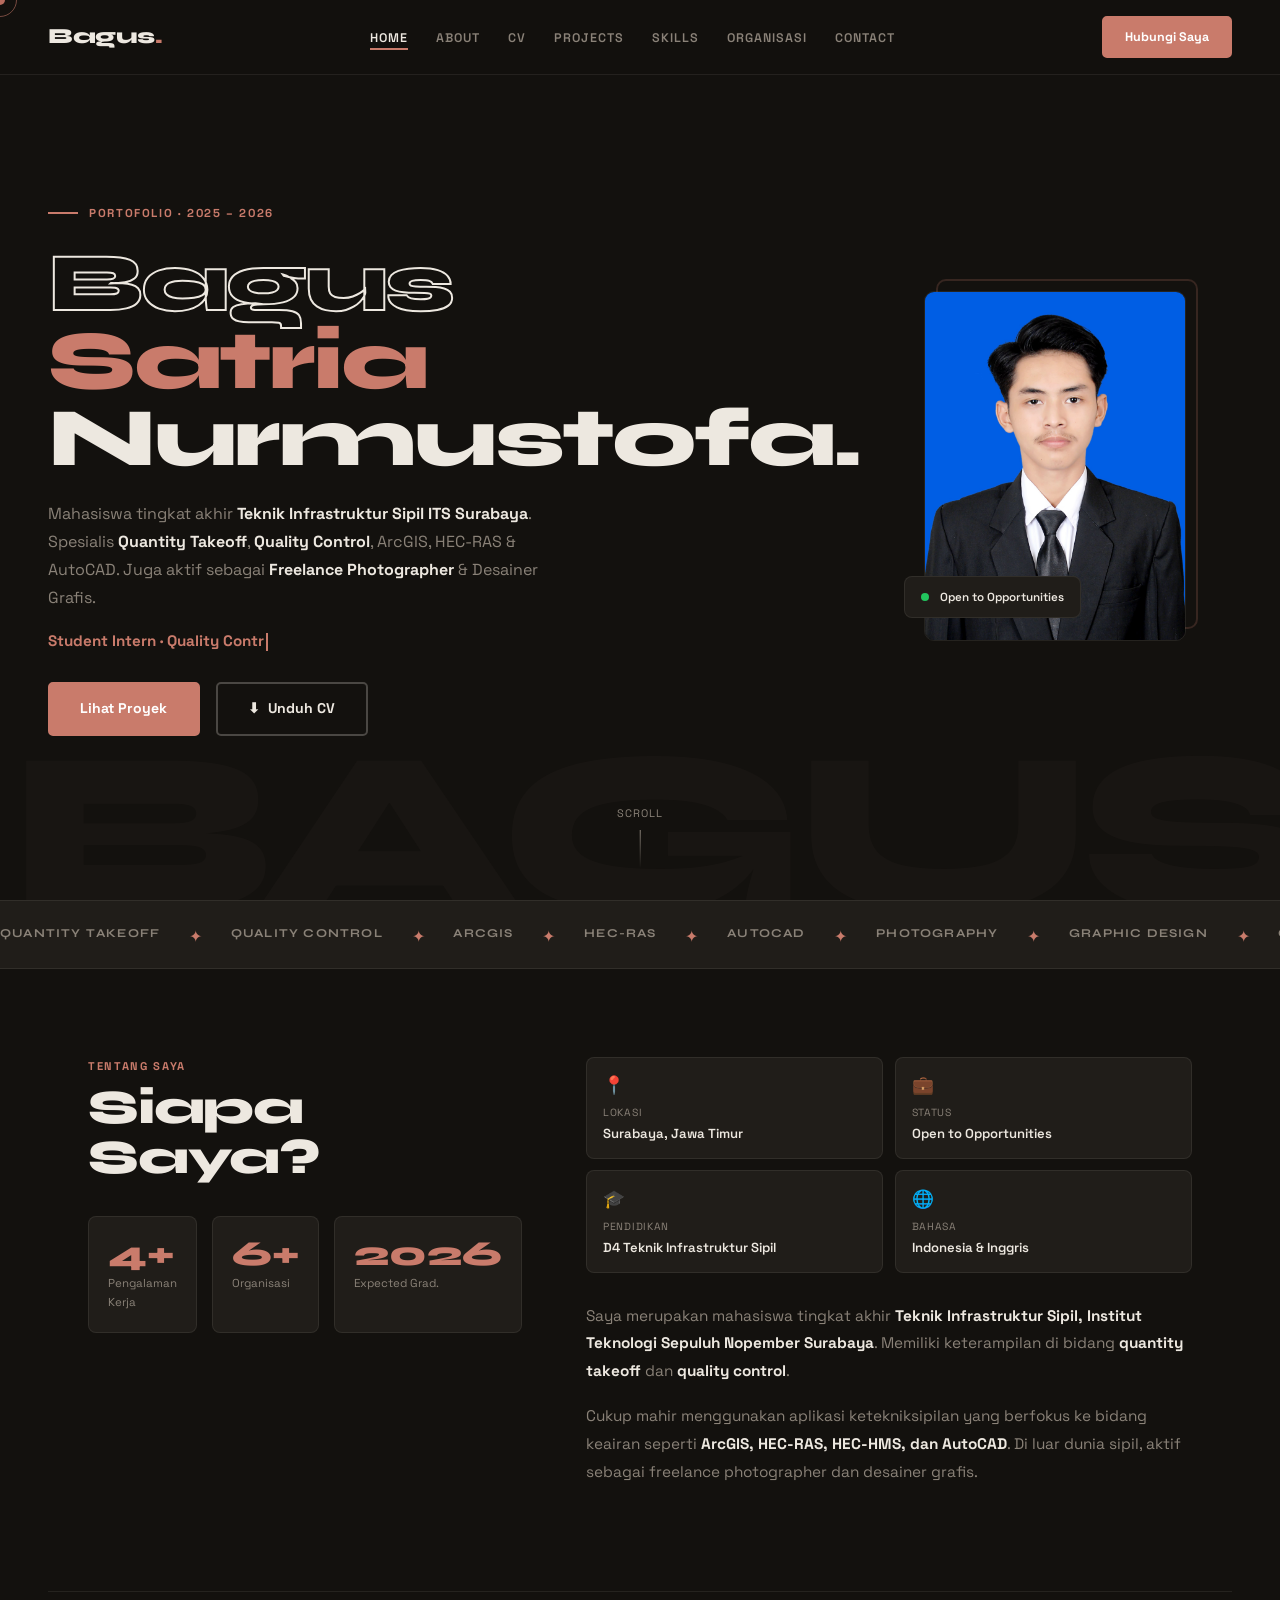
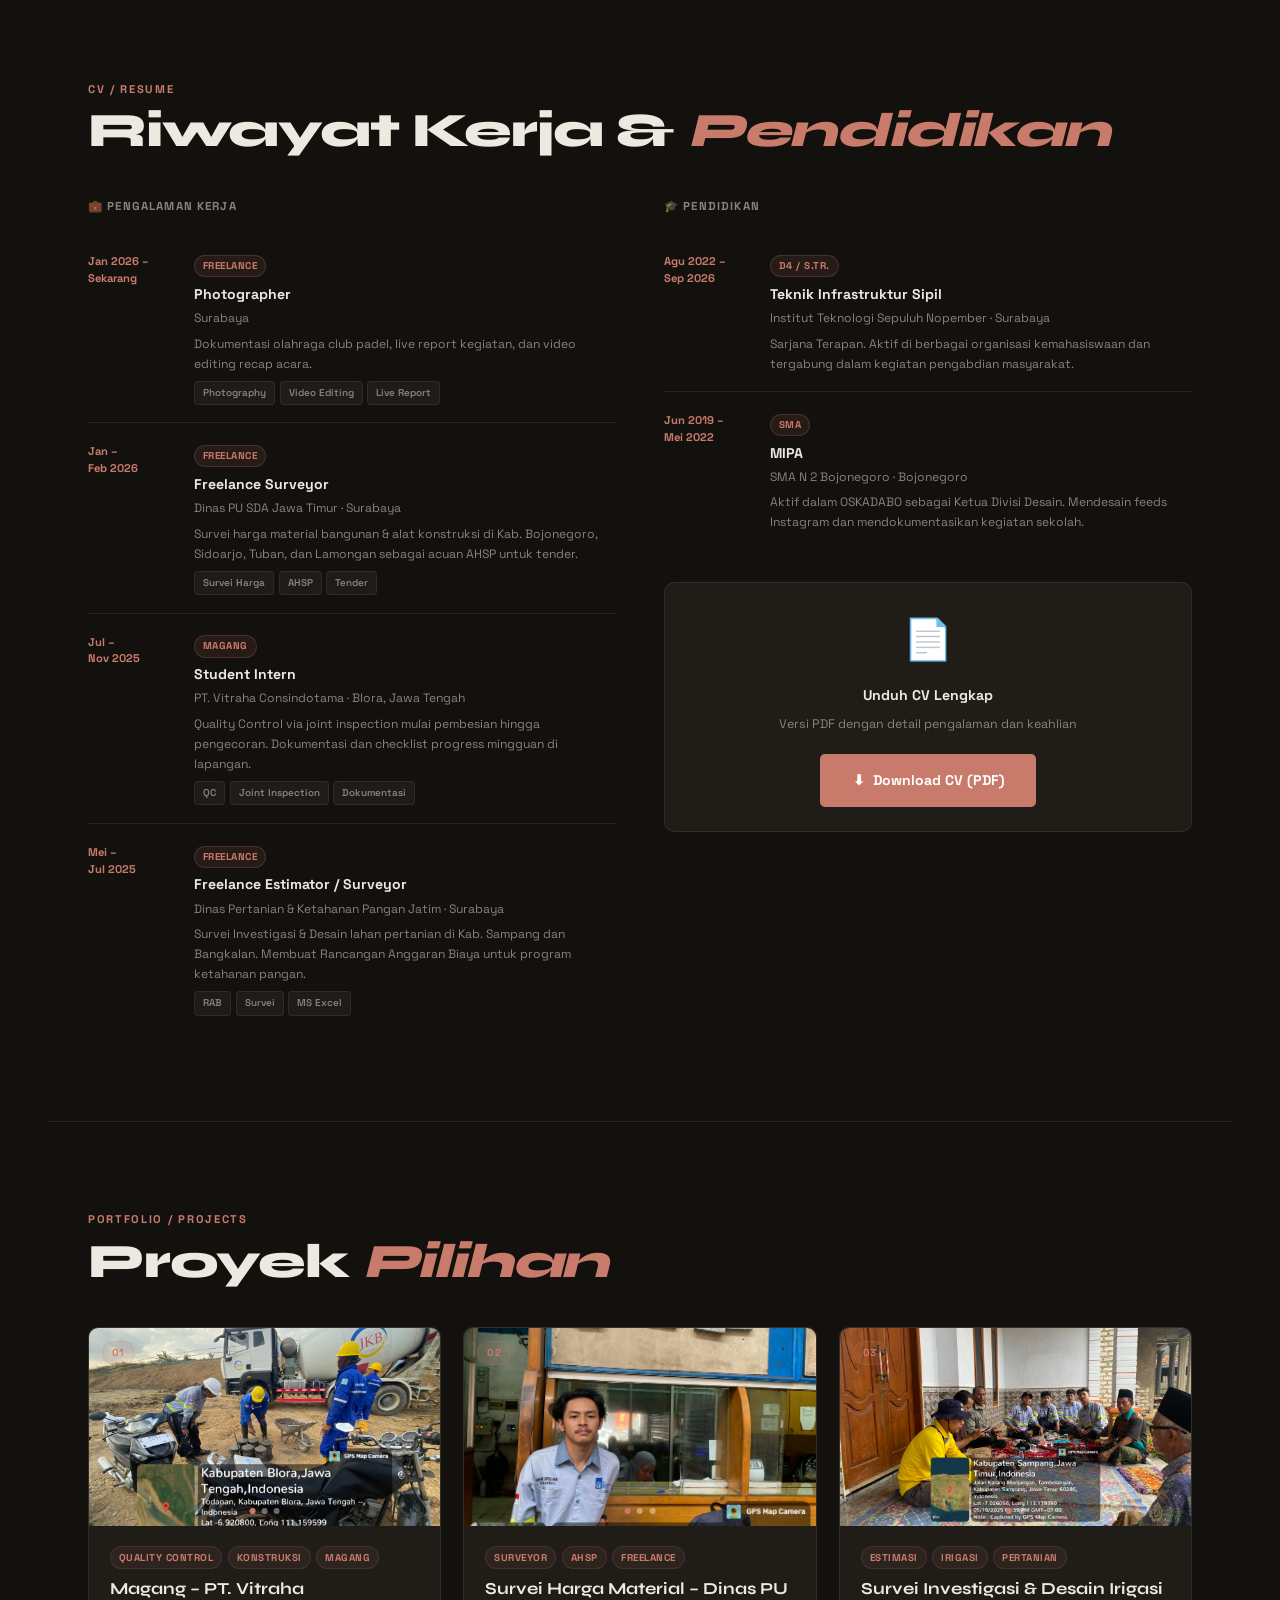
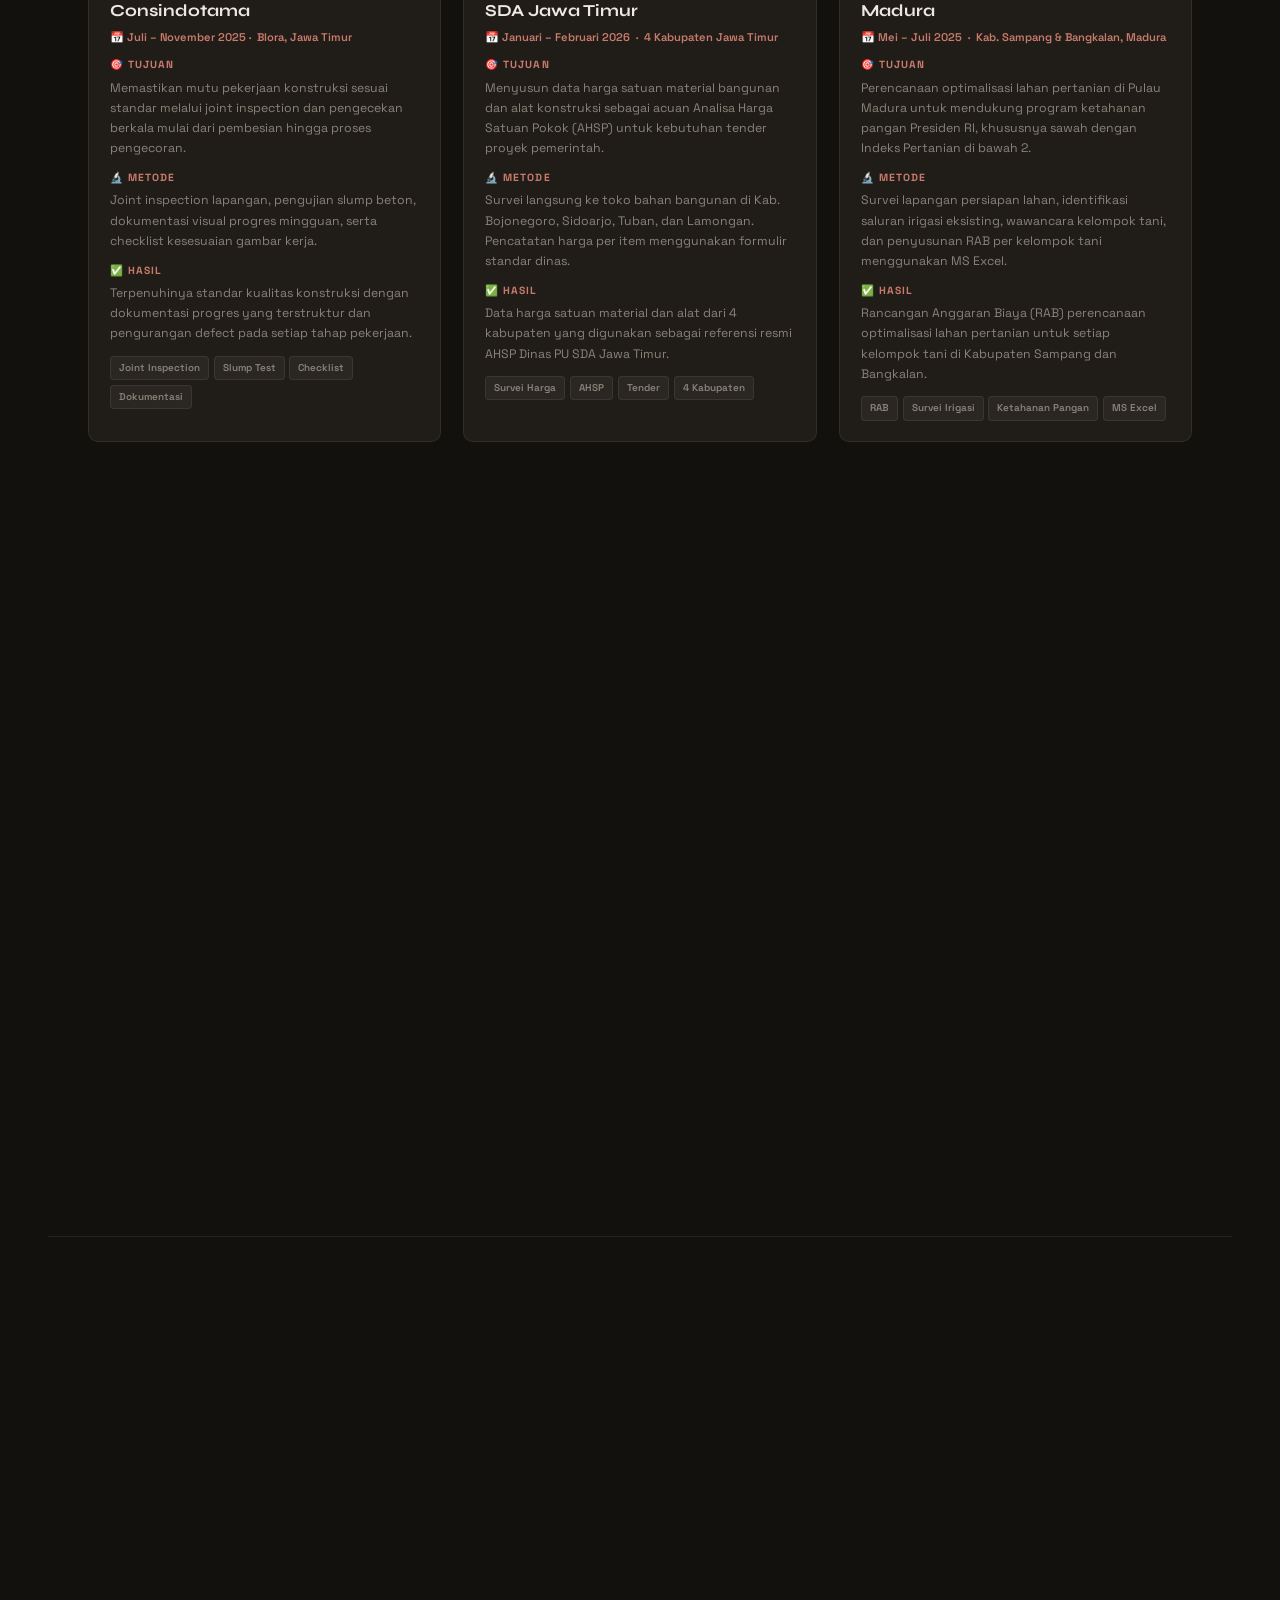
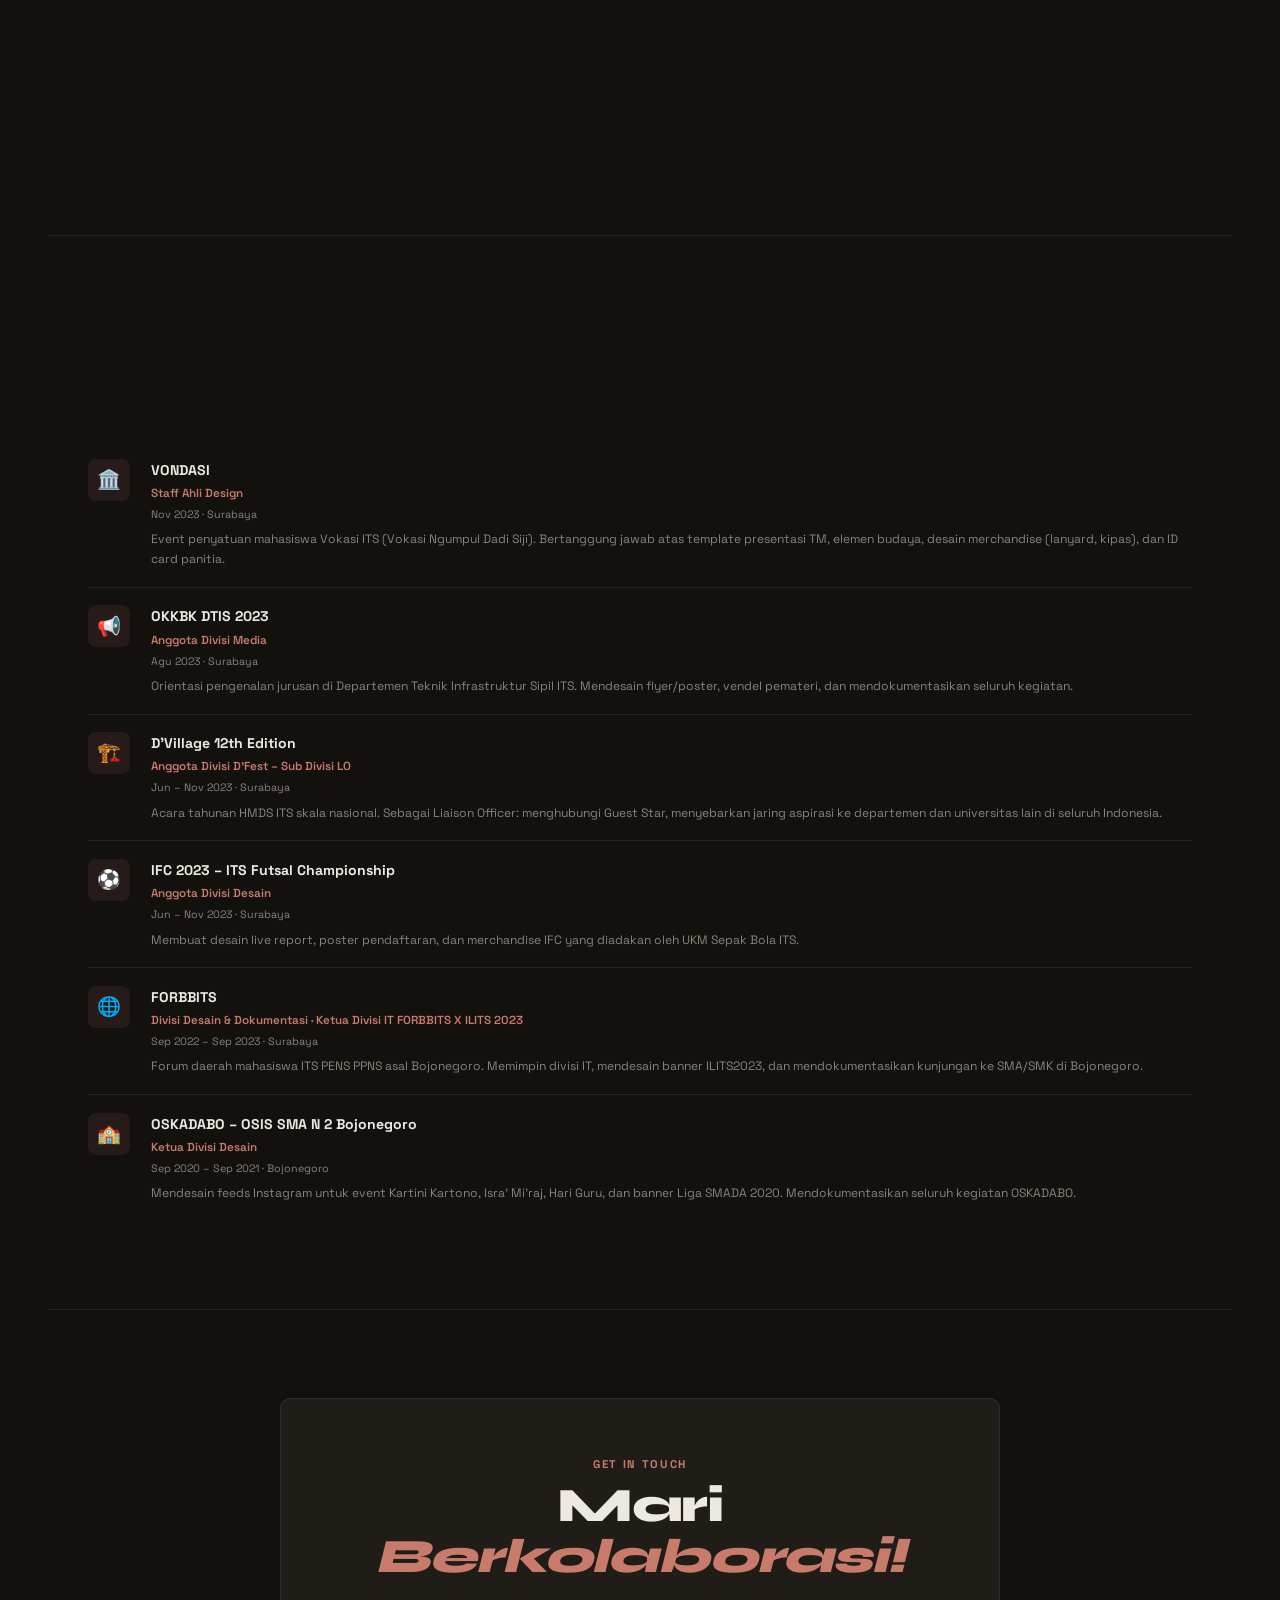
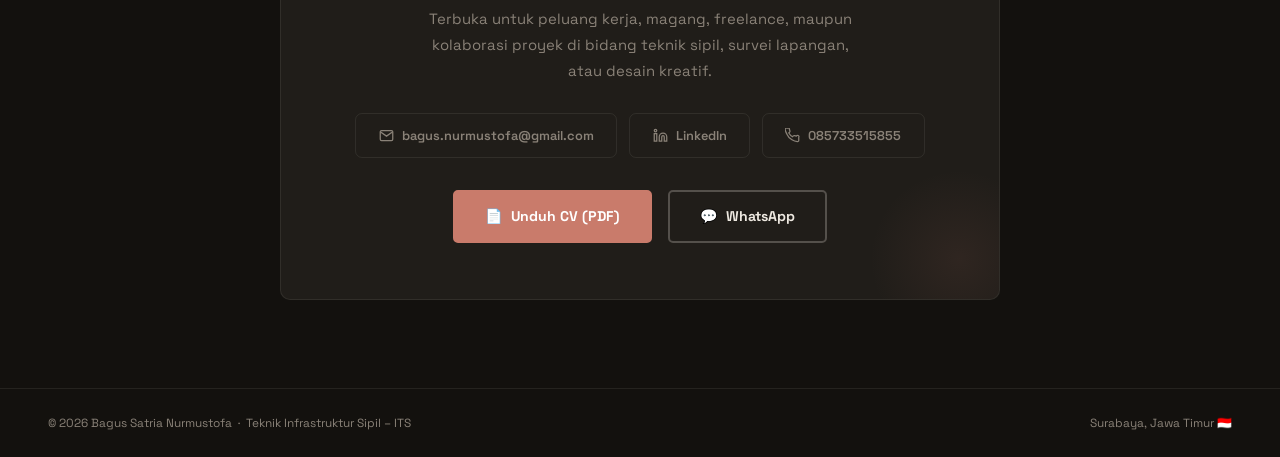
==== commit 6ad0297c: "Update index.html" ====
--- a/index.html
+++ b/index.html
@@ -254,15 +254,12 @@
     <div class="proj-card reveal" style="transition-delay:.1s">
       <div class="proj-gallery">
         <img src="magang.JPG" alt="Proyek magang PT Vitraha Consindotama">
-        <img src="magang (2).JPG">
-        <img src="magang (3).JPG">
         <div class="gallery-dots">
           <div class="gdot active"></div>
           <div class="gdot"></div>
           <div class="gdot"></div>
-          <div class="gdot"></div>
-        </div>
-        <div class="proj-num">02</div>
+        </div>
+        <div class="proj-num">01</div>
       </div>
       <div class="proj-body">
         <div class="proj-tags"><span class="proj-tag">Quality Control</span><span class="proj-tag">Konstruksi</span><span class="proj-tag">Magang</span></div>
@@ -285,14 +282,11 @@
     </div>
 
     <!-- PROJECT 2: Survei Harga -->
-    <div class="proj-card reveal" style="transition-delay:.1s">
+    <div class="proj-card reveal" style="transition-delay:.15s">
       <div class="proj-gallery">
         <img src="survei harga.JPG" alt="Proyek survei harga Dinas PU SDA Jawa Timur">
-        <img src="surevi harga (3).JPG">
-        <img src="surevi harga.JPG">
         <div class="gallery-dots">
           <div class="gdot active"></div>
-          <div class="gdot"></div>
           <div class="gdot"></div>
           <div class="gdot"></div>
         </div>
@@ -350,11 +344,9 @@
     </div>
 
     <!-- PROJECT 4: Photography -->
-    <div class="proj-card reveal" style="transition-delay:.3s">
+    <div class="proj-card reveal" style="transition-delay:.25s">
       <div class="proj-gallery">
-        <img src="airpad 2.JPG" alt="Photography project 1">
-        <img src="airpad.JPG" alt="Photography project 2" class="top-position">
-        <img src="airpad 3.JPG" alt="Photography project 3" class="top-position">
+        <img src="airpad 2.JPG" alt="Event dokumentasi Club Padel Surabaya">
         <div class="gallery-dots">
           <div class="gdot active"></div>
           <div class="gdot"></div>
@@ -551,14 +543,6 @@
         </a>
       </div>
 
-      <!-- Contact Form -->
-      <form action="https://formspree.io/f/mkokzkkv" method="POST" class="contact-form">
-        <input type="text" name="name" placeholder="Nama Anda" required>
-        <input type="email" name="email" placeholder="Email Anda" required>
-        <textarea name="message" placeholder="Pesan atau Kesan Anda" required></textarea>
-        <button type="submit" class="btn btn-fill">Kirim Pesan</button>
-      </form>
-
       <div class="contact-actions">
         <a href="CV_terbaru_BAGUS_SATRIA.pdf" class="btn btn-fill" download>📄&nbsp; Unduh CV (PDF)</a>
         <a href="https://wa.me/6285733515855" class="btn btn-outline" target="_blank" rel="noopener">💬&nbsp; WhatsApp</a>
@@ -575,4 +559,4 @@
 
 <script src="script.js" defer></script>
 </body>
-</html>+</html>
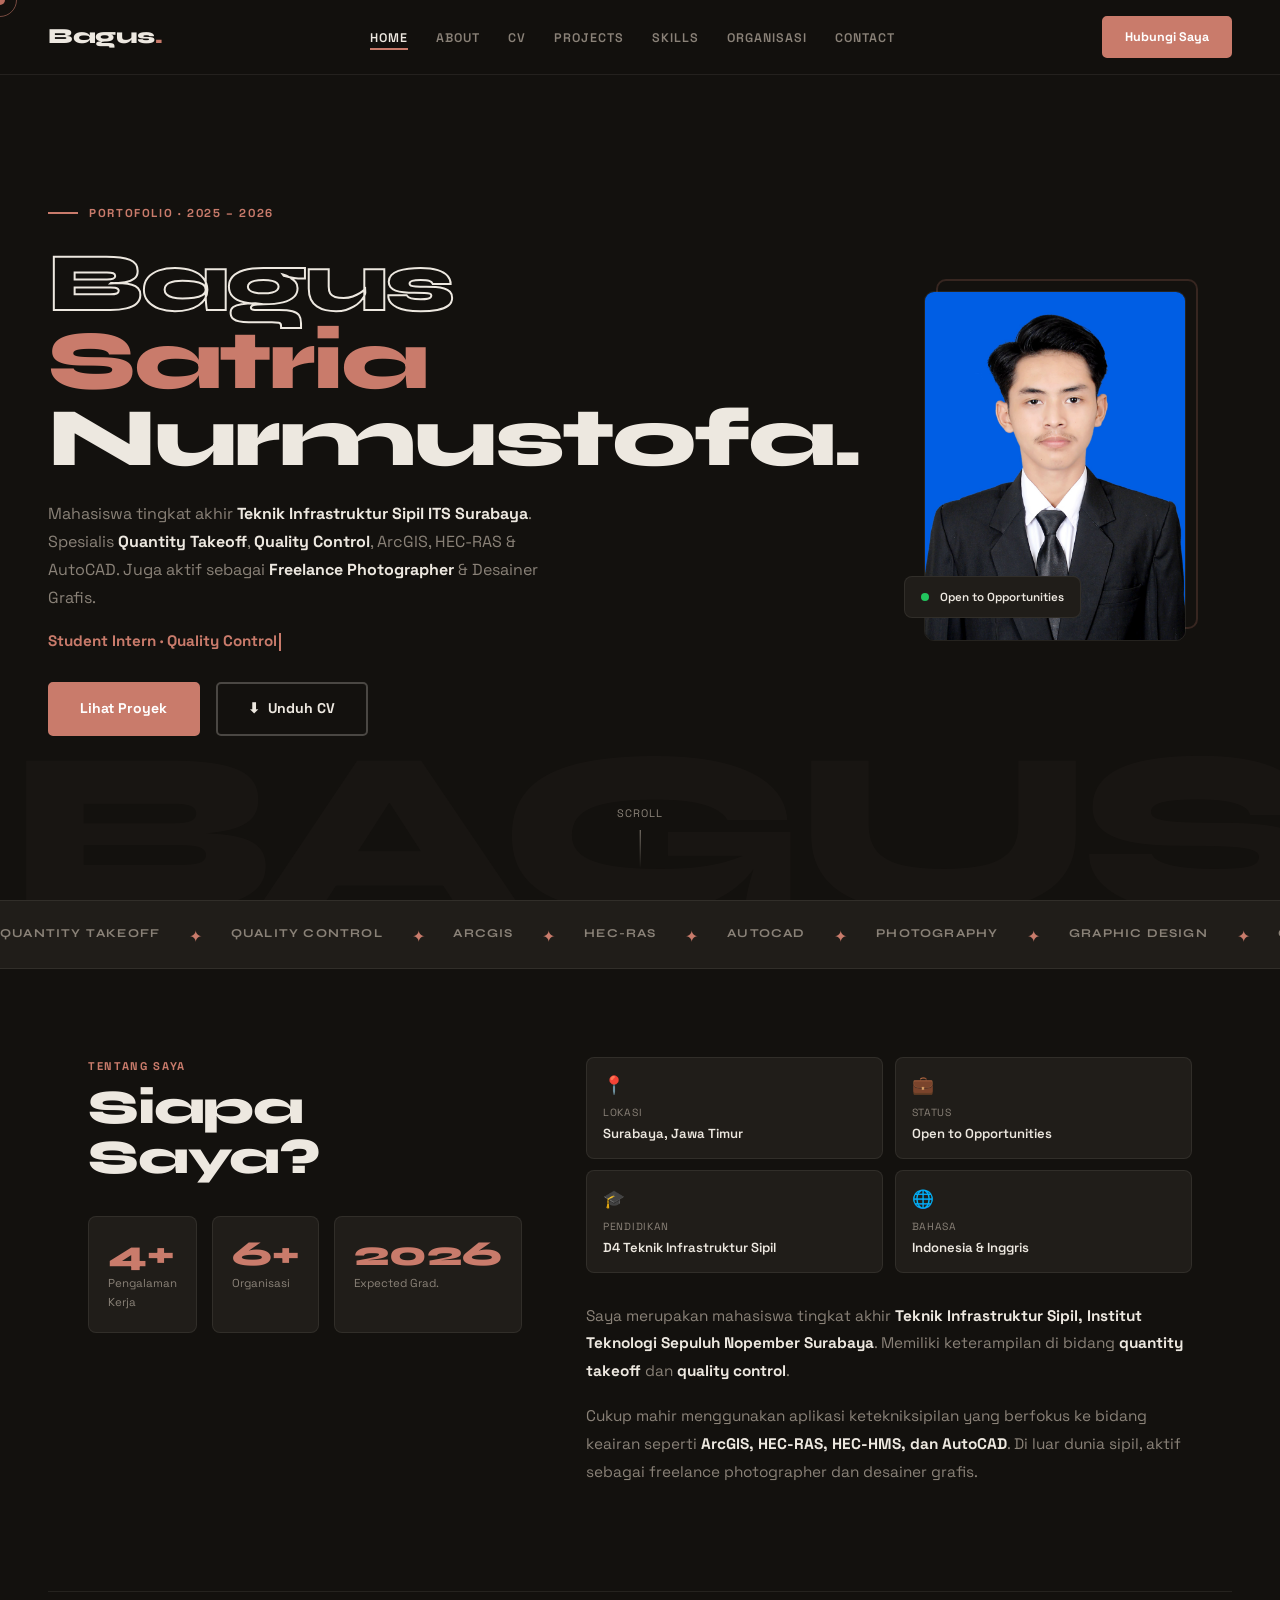
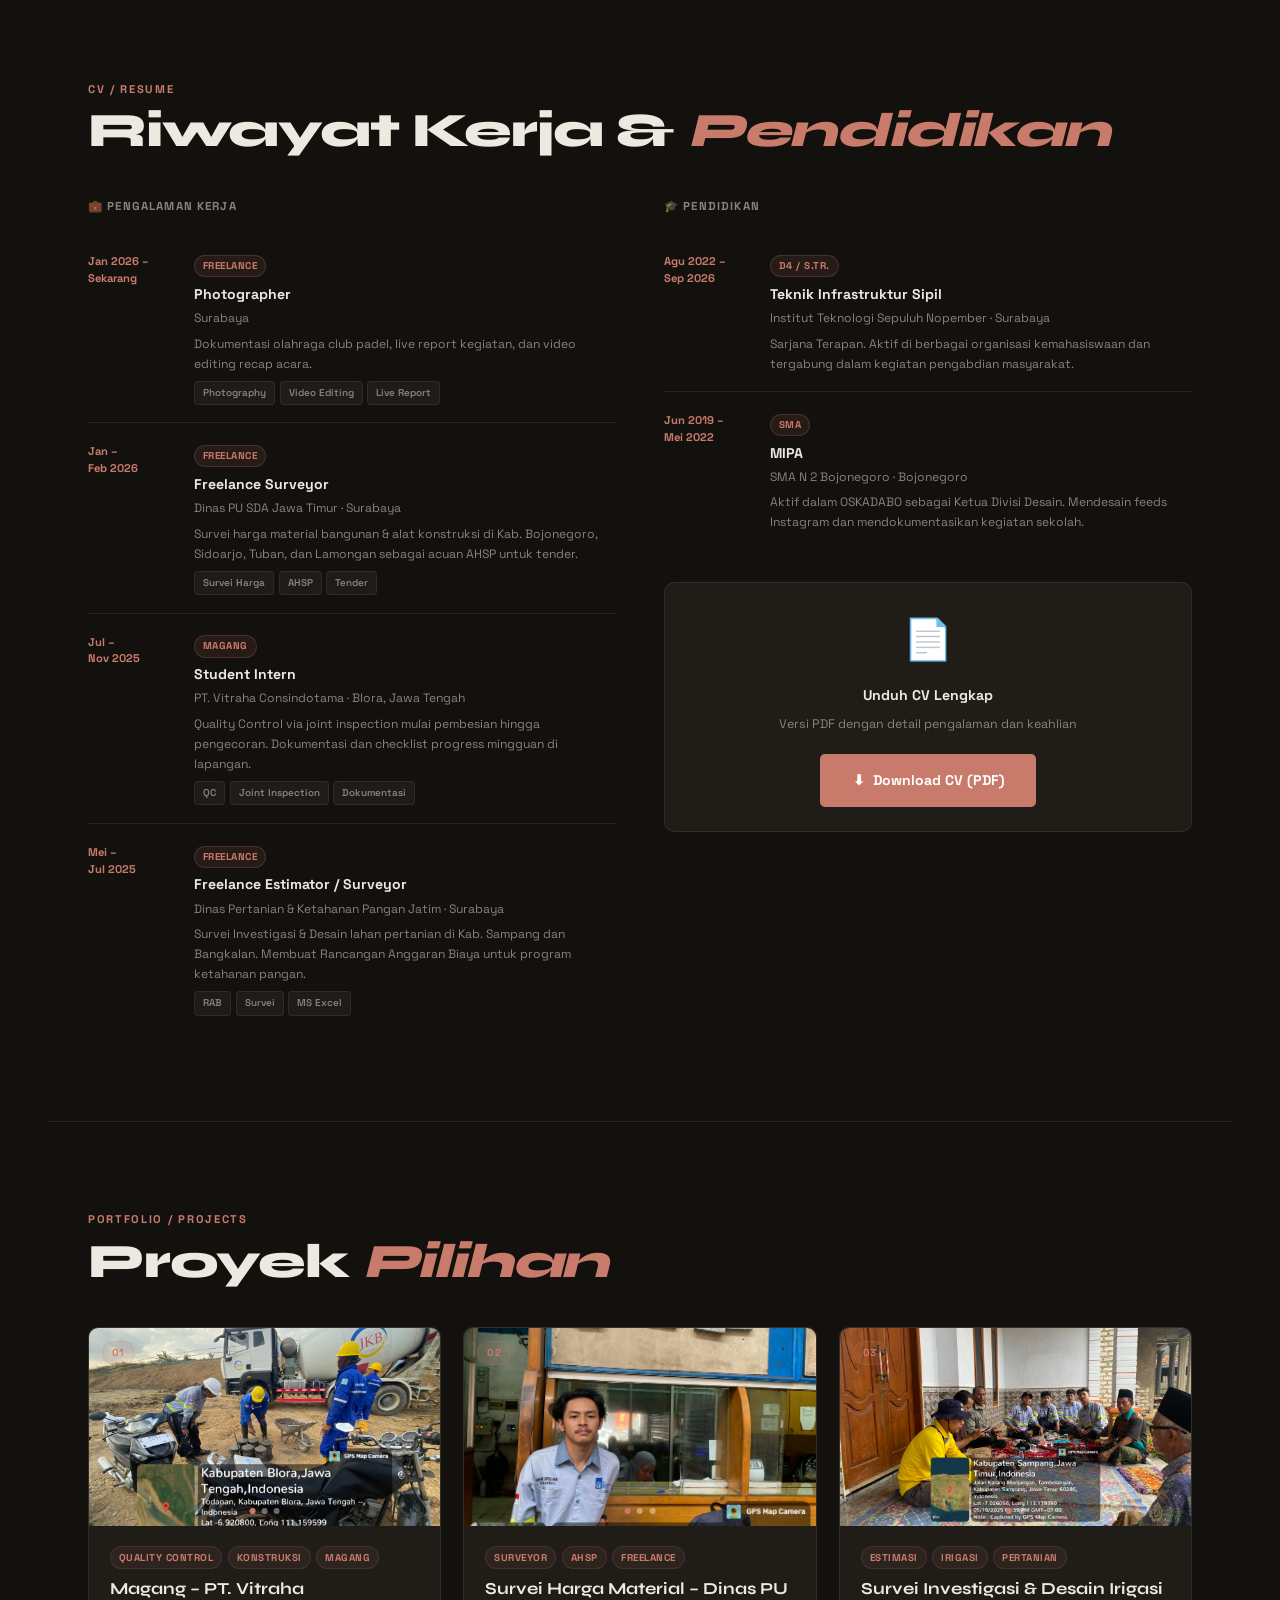
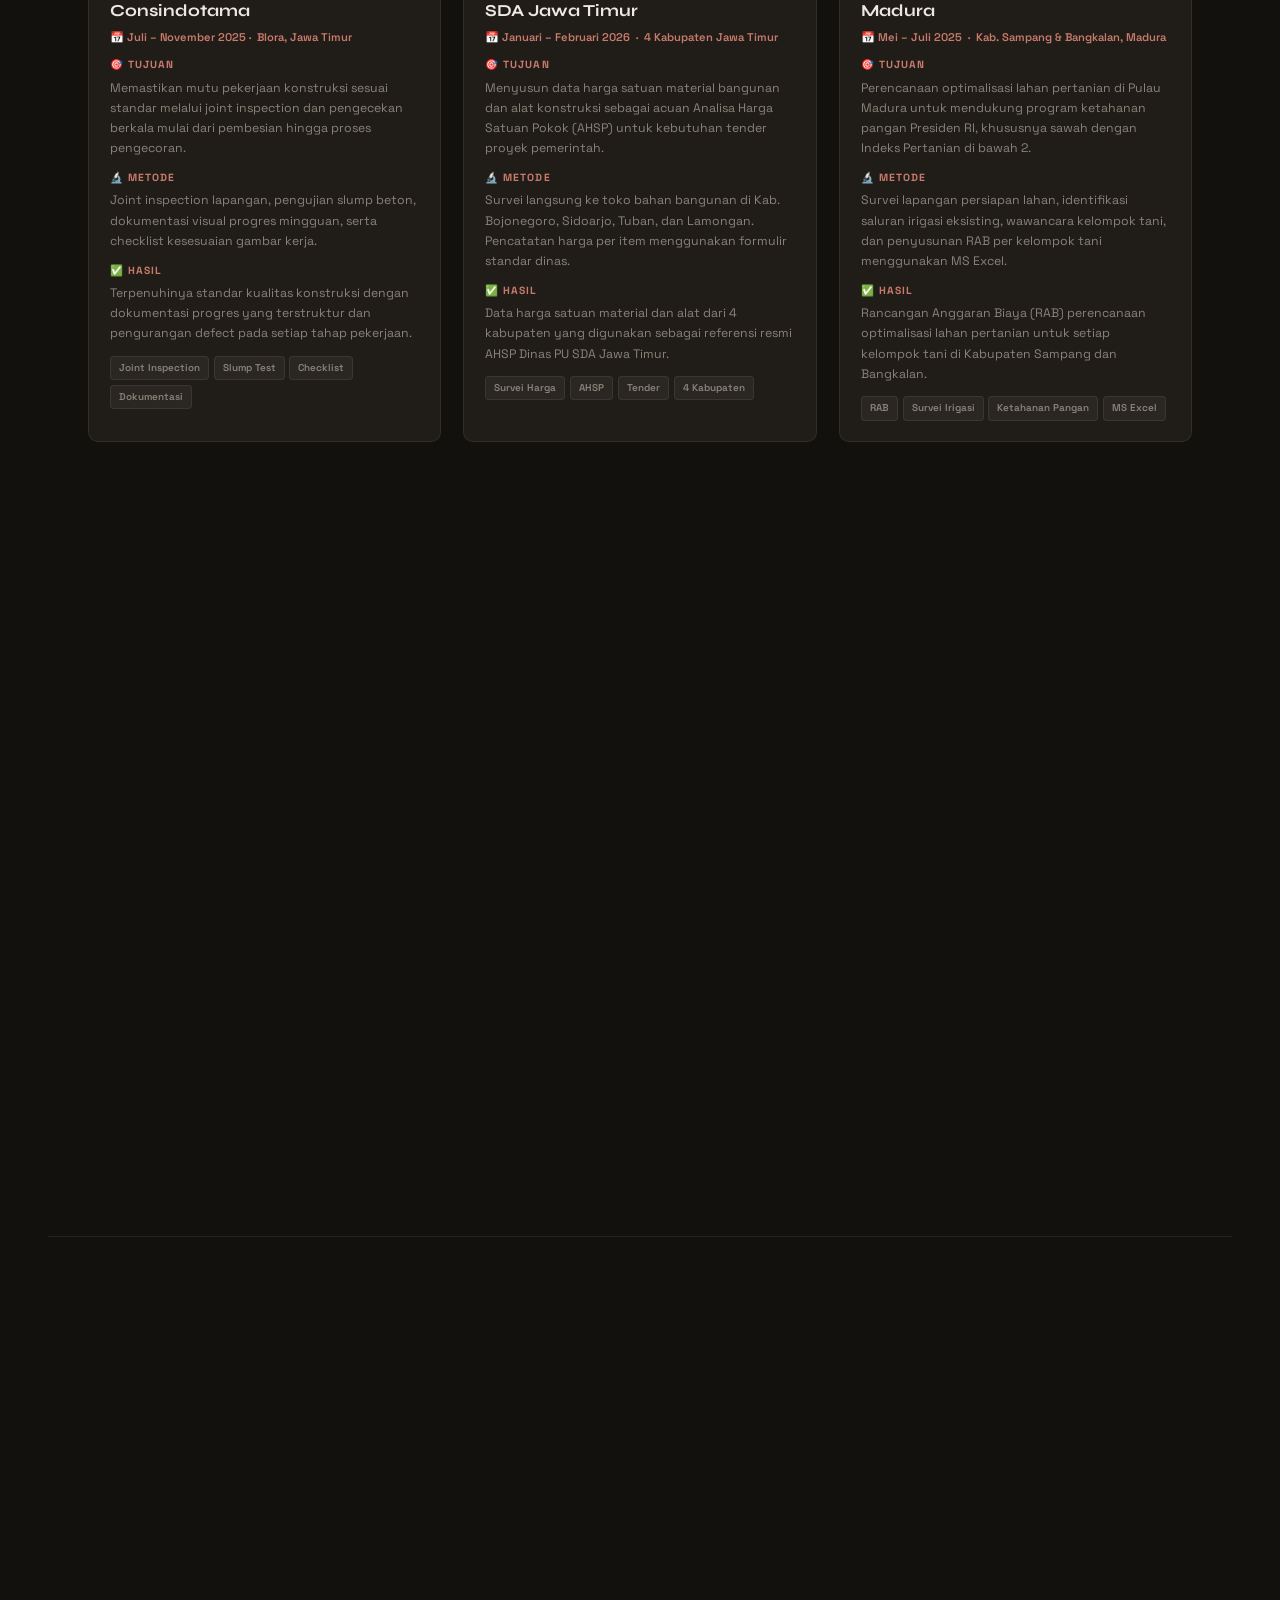
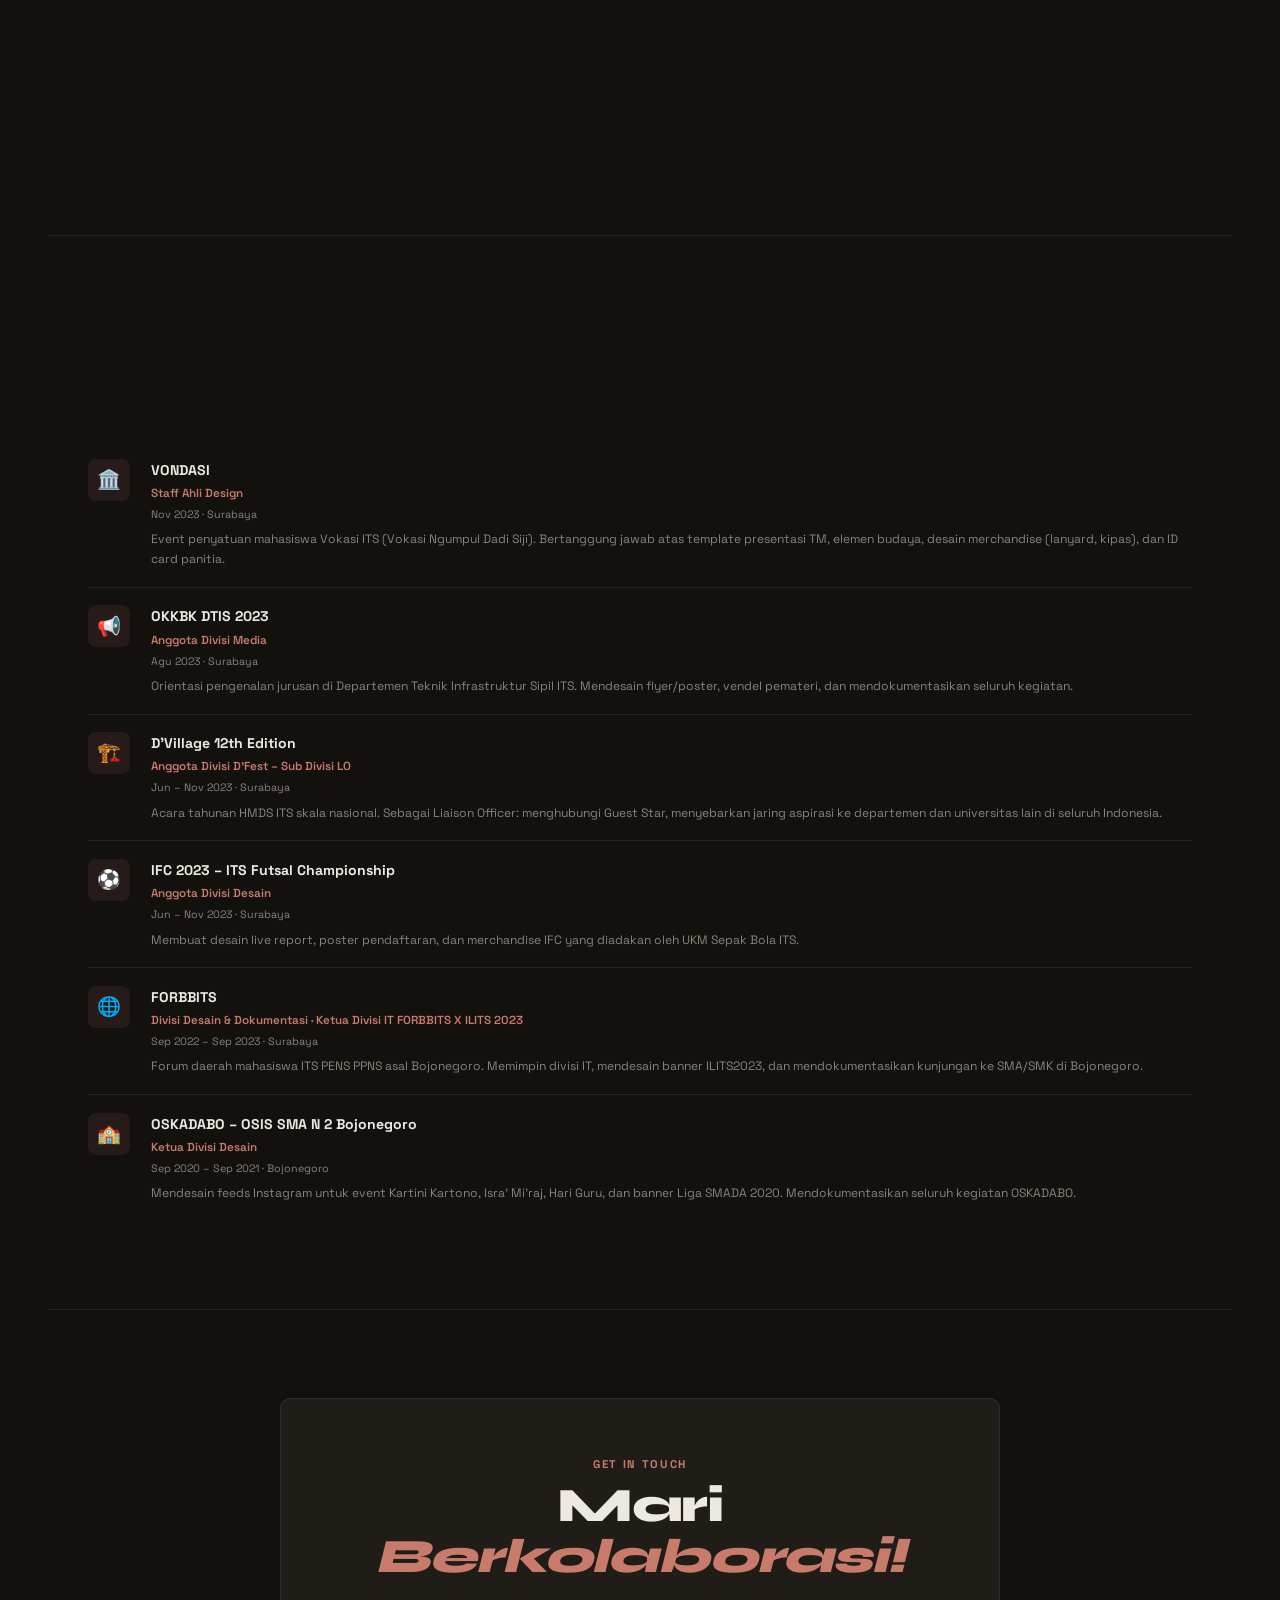
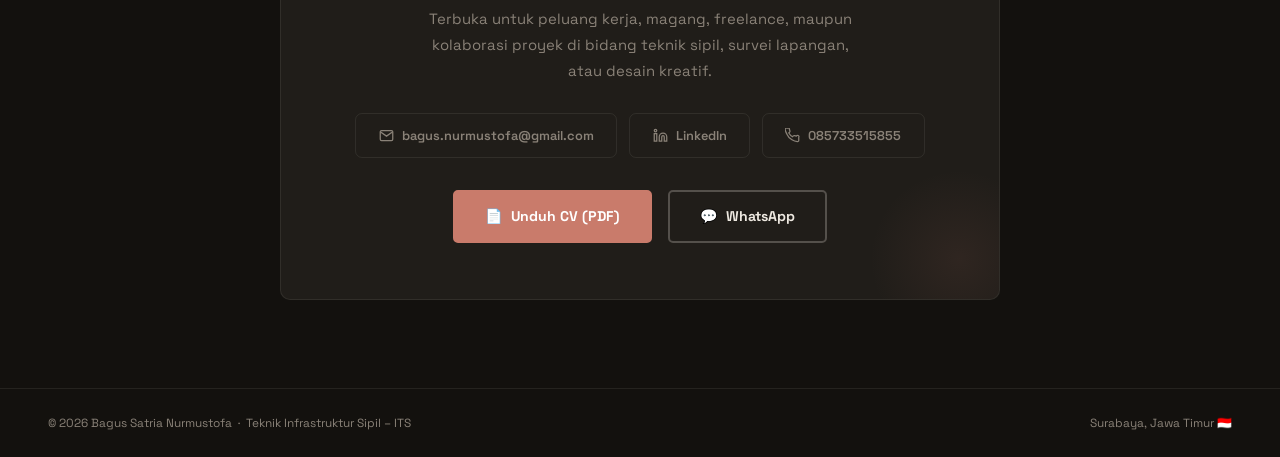
==== commit 5830163c: "Update project title for freelance photography" ====
--- a/index.html
+++ b/index.html
@@ -356,7 +356,7 @@
       </div>
       <div class="proj-body">
         <div class="proj-tags"><span class="proj-tag">Photography</span><span class="proj-tag">Video Editing</span><span class="proj-tag">Freelance</span></div>
-        <div class="proj-title">Freelance Photographer – Club Padel Surabaya</div>
+        <div class="proj-title">Freelance Photographer – AIRLANGGA PADEL</div>
         <div class="proj-period">📅 Januari 2026 – Sekarang &nbsp;·&nbsp; Surabaya</div>
         <div class="proj-blk">
           <div class="proj-blk-title">🎯 Tujuan</div>
--- a/style.css
+++ b/style.css
@@ -403,9 +403,10 @@
   .hamburger { display: flex; }
 
   #home, .section { padding: 4.5rem 1.5rem; }
-  #home { padding-top: 5.5rem; }
-  .hero-inner { grid-template-columns: 1fr; }
-  .hero-photo-col { display: none; }
+  #home { padding-top: 5.5rem; min-height: auto; }
+  .hero-inner { grid-template-columns: 1fr; gap: 2rem; }
+  .hero-sub { font-size: .95rem; }
+  #typed { font-size: .9rem; }
   .about-grid { grid-template-columns: 1fr; gap: 2.5rem; }
   .stat-row { grid-template-columns: repeat(2,1fr); }
   .exp-cols { grid-template-columns: 1fr; gap: 2rem; }
@@ -415,7 +416,15 @@
 }
 
 @media(max-width:480px){
-  h1.hero-name { font-size: 2.6rem; }
+  nav { padding: .75rem 1rem; }
+  #home { padding: 4rem 1rem 3rem; }
+  h1.hero-name { font-size: 2rem; line-height: 1; margin-bottom: 1rem; }
+  .hero-tag { margin-bottom: 1rem; }
+  .hero-sub { font-size: .85rem; margin-bottom: .75rem; }
+  .hero-typed-wrap { min-height: 1.2rem; margin-bottom: 1.2rem; }
+  #typed { font-size: .78rem; }
+  .hero-btns { gap: .5rem; }
+  .btn { padding: .65rem 1.5rem; font-size: .75rem; }
   .s-title { font-size: 1.7rem; }
   .stat-row { grid-template-columns: 1fr; }
   .proj-grid { grid-template-columns: 1fr; }
